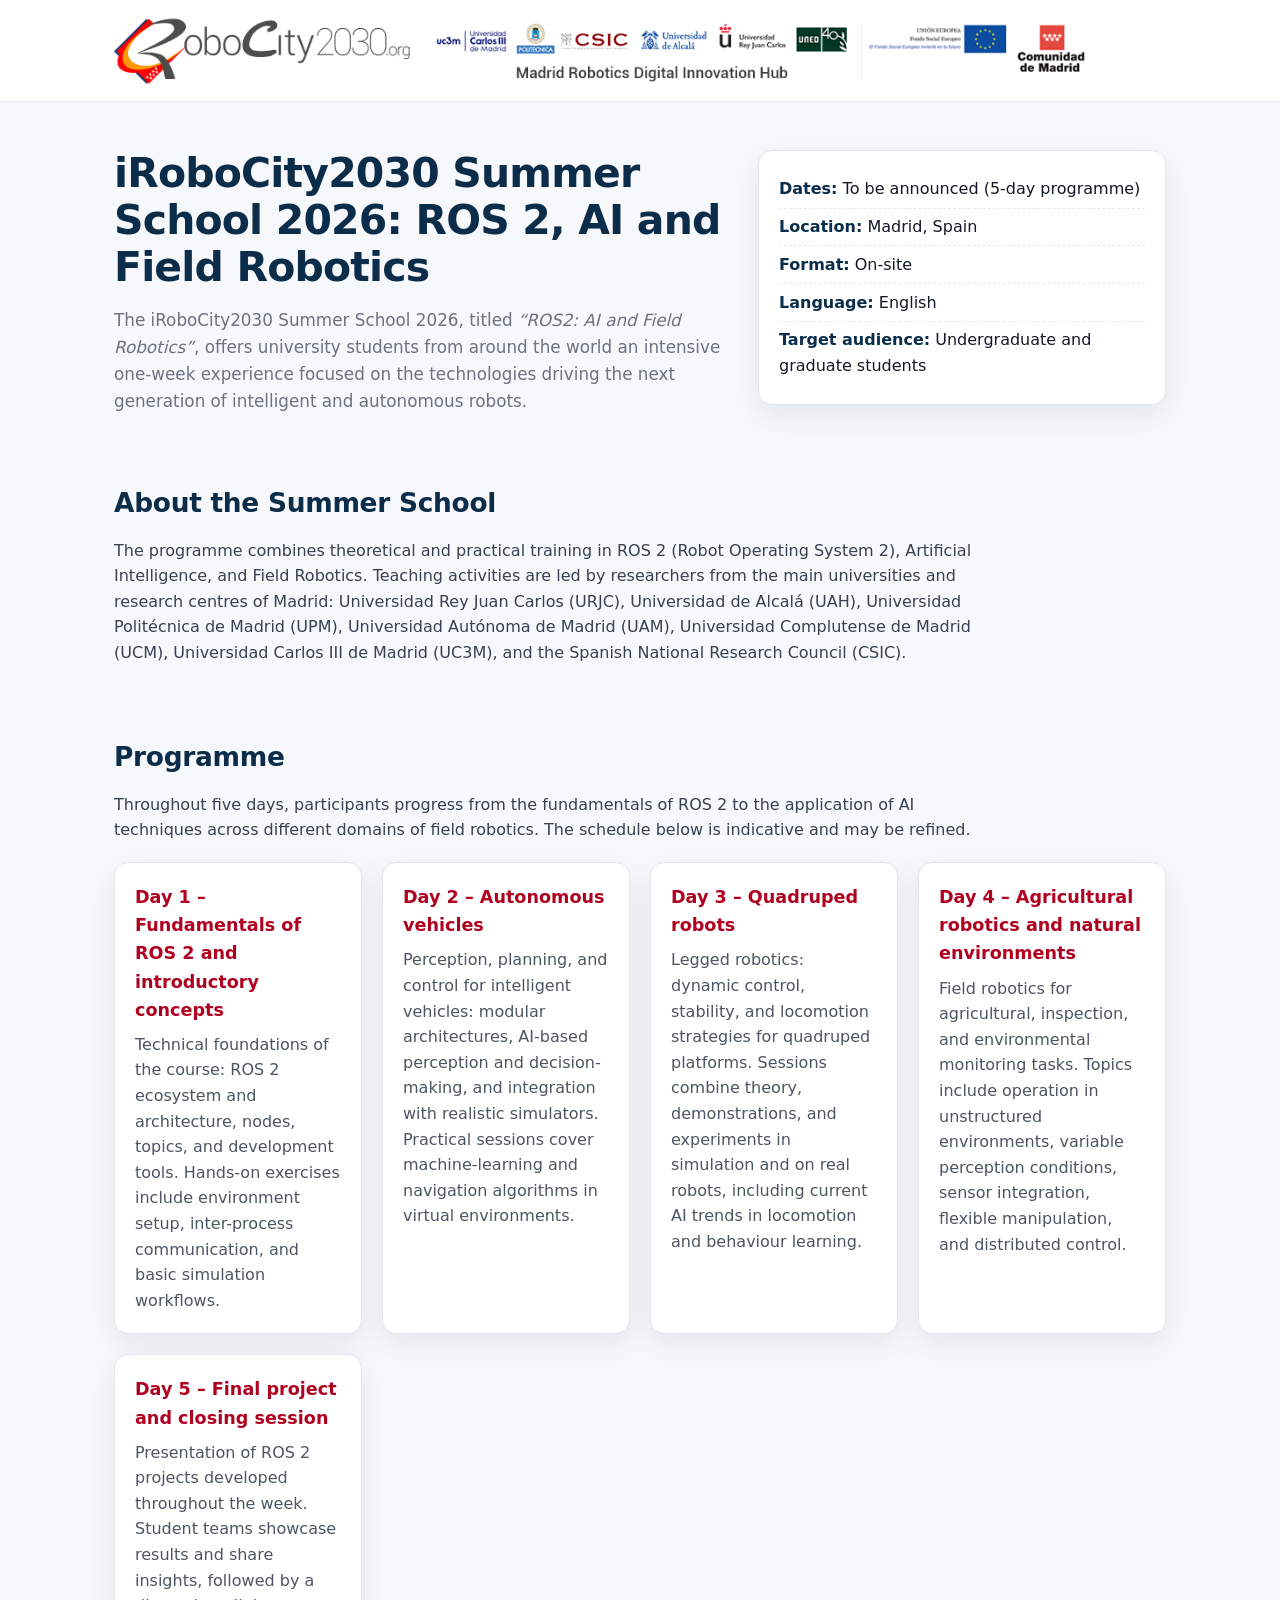
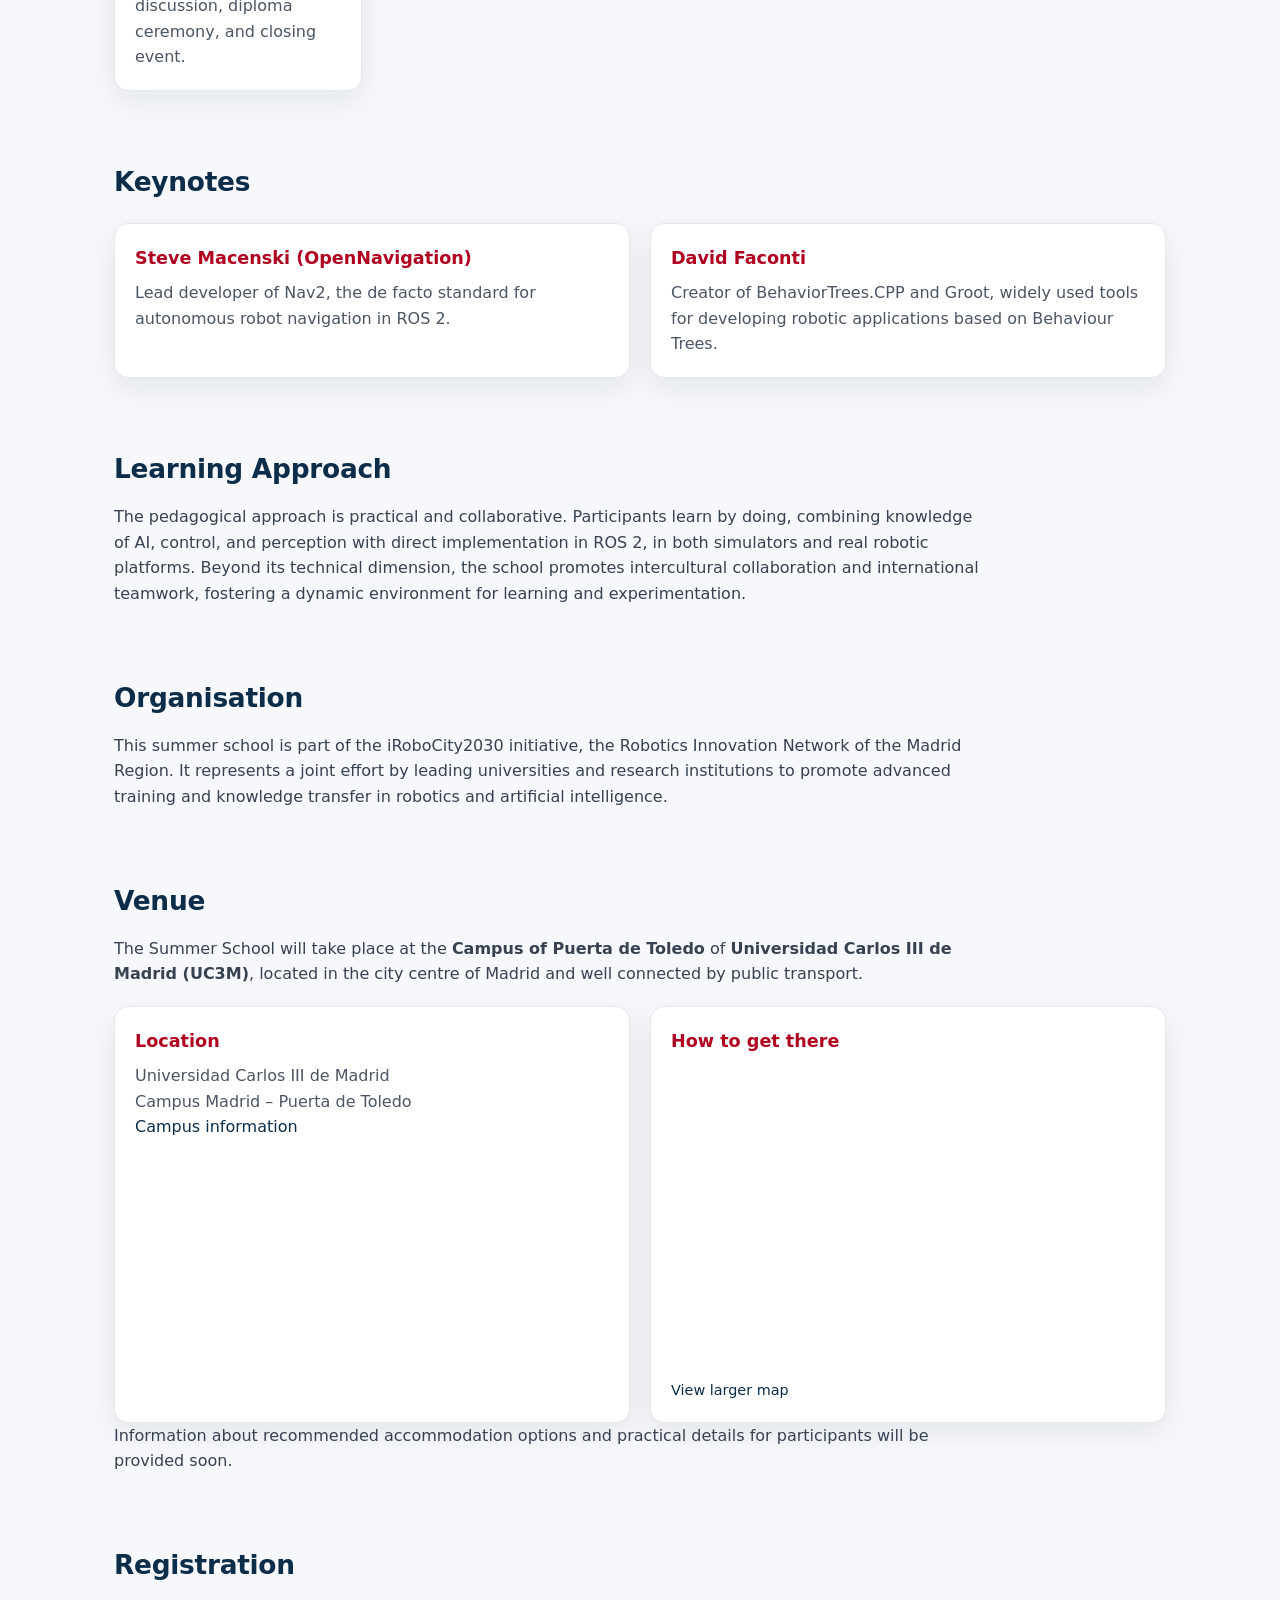
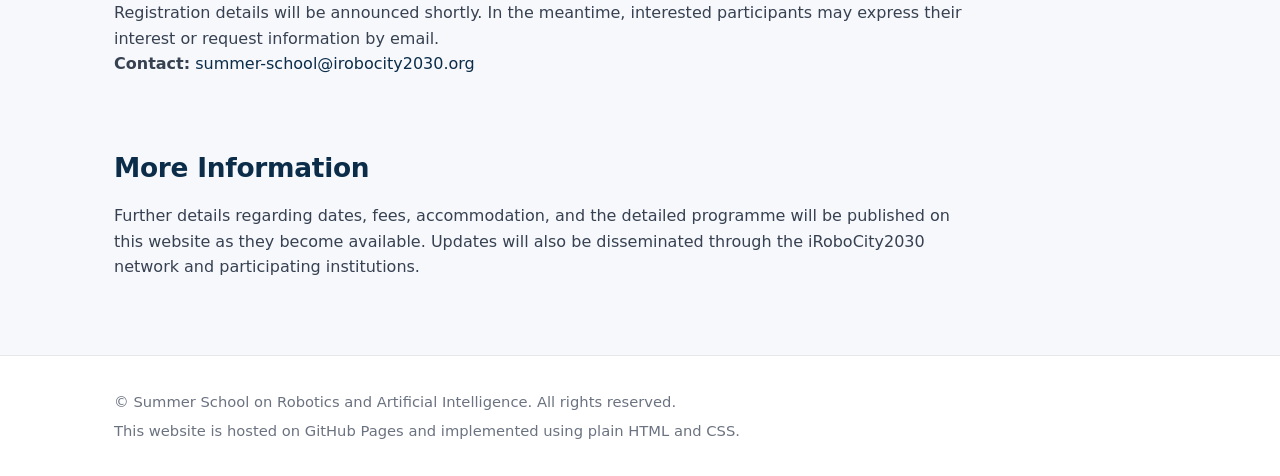
==== index.html @ 9d9afaf8 "Initial version Signed-off-by: Francisco Martín Rico <fmrico@gmail.com>" ====
<!DOCTYPE html>
<html lang="en">
<head>
  <meta charset="utf-8" />
  <meta name="viewport" content="width=device-width, initial-scale=1" />
  <title>Summer School – Robotics & AI</title>
  <meta name="theme-color" content="#0b2d4a" />
    <link rel="stylesheet" href="styles.css" />
</head>
<body>

<header>
  <div class="header-inner">
    <!-- Replace image paths with your actual logo files -->
    <img src="img/robocity2030.png" alt="iRoboCity2030 logo" />
    <img src="img/logos-header-test2_v3.png" alt="Institutional logos" />
  </div>
</header>

<main>
  <div class="hero">
    <div>
      <h1>iRoboCity2030 Summer School 2026: ROS 2, AI and Field Robotics</h1>
      <p>
        The iRoboCity2030 Summer School 2026, titled <em>“ROS2: AI and Field Robotics”</em>, offers university students from around the world an intensive one-week experience focused on the technologies driving the next generation of intelligent and autonomous robots.
      </p>
    </div>
    <div class="hero-card">
      <ul>
        <li><strong>Dates:</strong> To be announced (5-day programme)</li>
        <li><strong>Location:</strong> Madrid, Spain</li>
        <li><strong>Format:</strong> On‑site</li>
        <li><strong>Language:</strong> English</li>
        <li><strong>Target audience:</strong> Undergraduate and graduate students</li>
      </ul>
    </div>
  </div>

    <section>
    <h2>About the Summer School</h2>
    <p>
      The programme combines theoretical and practical training in ROS 2 (Robot Operating System 2), Artificial Intelligence, and Field Robotics.
      Teaching activities are led by researchers from the main universities and research centres of Madrid: Universidad Rey Juan Carlos (URJC),
      Universidad de Alcalá (UAH), Universidad Politécnica de Madrid (UPM), Universidad Autónoma de Madrid (UAM), Universidad Complutense de Madrid (UCM),
      Universidad Carlos III de Madrid (UC3M), and the Spanish National Research Council (CSIC).
    </p>
  </section>

      <section>
    <h2>Programme</h2>
    <p>
      Throughout five days, participants progress from the fundamentals of ROS 2 to the application of AI techniques across different domains of field robotics.
      The schedule below is indicative and may be refined.
    </p>

    <div class="grid" aria-label="Daily programme">
      <div class="card">
        <h3>Day 1 – Fundamentals of ROS 2 and introductory concepts</h3>
        <p>
          Technical foundations of the course: ROS 2 ecosystem and architecture, nodes, topics, and development tools. Hands-on exercises include
          environment setup, inter-process communication, and basic simulation workflows.
        </p>
      </div>

      <div class="card">
        <h3>Day 2 – Autonomous vehicles</h3>
        <p>
          Perception, planning, and control for intelligent vehicles: modular architectures, AI-based perception and decision-making, and integration
          with realistic simulators. Practical sessions cover machine-learning and navigation algorithms in virtual environments.
        </p>
      </div>

      <div class="card">
        <h3>Day 3 – Quadruped robots</h3>
        <p>
          Legged robotics: dynamic control, stability, and locomotion strategies for quadruped platforms. Sessions combine theory, demonstrations,
          and experiments in simulation and on real robots, including current AI trends in locomotion and behaviour learning.
        </p>
      </div>

      <div class="card">
        <h3>Day 4 – Agricultural robotics and natural environments</h3>
        <p>
          Field robotics for agricultural, inspection, and environmental monitoring tasks. Topics include operation in unstructured environments,
          variable perception conditions, sensor integration, flexible manipulation, and distributed control.
        </p>
      </div>

      <div class="card">
        <h3>Day 5 – Final project and closing session</h3>
        <p>
          Presentation of ROS 2 projects developed throughout the week. Student teams showcase results and share insights, followed by a discussion,
          diploma ceremony, and closing event.
        </p>
      </div>
    </div>
  </section>

  <section>
    <h2>Keynotes</h2>
    <div class="grid">
      <div class="card">
        <h3>Steve Macenski (OpenNavigation)</h3>
        <p>
          Lead developer of Nav2, the de facto standard for autonomous robot navigation in ROS 2.
        </p>
      </div>
      <div class="card">
        <h3>David Faconti</h3>
        <p>
          Creator of BehaviorTrees.CPP and Groot, widely used tools for developing robotic applications based on Behaviour Trees.
        </p>
      </div>
    </div>
  </section>

  <section>
    <h2>Learning Approach</h2>
    <p>
      The pedagogical approach is practical and collaborative. Participants learn by doing, combining knowledge of AI, control, and perception with
      direct implementation in ROS 2, in both simulators and real robotic platforms. Beyond its technical dimension, the school promotes intercultural
      collaboration and international teamwork, fostering a dynamic environment for learning and experimentation.
    </p>
  </section>

    <section>
    <h2>Organisation</h2>
    <p>
      This summer school is part of the iRoboCity2030 initiative, the Robotics Innovation Network of the Madrid Region. It represents a joint effort by
      leading universities and research institutions to promote advanced training and knowledge transfer in robotics and artificial intelligence.
    </p>
  </section>

<section>
<h2>Venue</h2>
<p>
The Summer School will take place at the <strong>Campus of Puerta de Toledo</strong> of <strong>Universidad Carlos III de Madrid (UC3M)</strong>, located in the city centre of Madrid and well connected by public transport.
</p>
<div class="grid">
<div class="card">
<h3>Location</h3>
<p>
Universidad Carlos III de Madrid<br />
Campus Madrid – Puerta de Toledo
</p>
<p>
<a href="https://www.uc3m.es/conocenos/campus/campus-madrid-puerta-de-toledo" target="_blank" rel="noopener">Campus information</a>
</p>
</div>
<div class="card">
<h3>How to get there</h3>
<iframe
title="Map to UC3M Puerta de Toledo campus"
src="https://www.openstreetmap.org/export/embed.html?bbox=-3.7145%2C40.4035%2C-3.7045%2C40.4095&layer=mapnik&marker=40.4065%2C-3.7095"
style="width:100%; height:300px; border:0; border-radius:12px;"
loading="lazy"
referrerpolicy="no-referrer-when-downgrade">
</iframe>
<p style="margin-top:0.5rem; font-size:0.9rem;">
<a href="https://www.openstreetmap.org/?mlat=40.4065&mlon=-3.7095#map=16/40.4065/-3.7095" target="_blank" rel="noopener">View larger map</a>
</p>
</div>
</div>
<p>
Information about recommended accommodation options and practical details for participants will be provided soon.
</p>
</section>

  <section>
    <h2>Registration</h2>
    <p>
      Registration details will be announced shortly. In the meantime, interested participants may express their interest or request information by email.
    </p>
    <p>
      <strong>Contact:</strong> <a href="mailto:summer-school@irobocity2030.org">summer-school@irobocity2030.org</a>
    </p>
  </section>

  <section>
    <h2>More Information</h2>
    <p>
      Further details regarding dates, fees, accommodation, and the detailed programme will be published on this website as they become available.
      Updates will also be disseminated through the iRoboCity2030 network and participating institutions.
    </p>
  </section>

</main>

<footer>
  <div class="footer-inner">
    <p>
      © Summer School on Robotics and Artificial Intelligence. All rights
      reserved.
    </p>
    <p>
      This website is hosted on GitHub Pages and implemented using plain HTML
      and CSS.
    </p>
  </div>
</footer>

</body>
</html>
---- styles.css ----
:root {
  --primary: #0b2d4a;   /* navy */
  --secondary: #b00020; /* institutional red accent */
  --bg: #f6f8fb;
  --text: #111827;
  --muted: #6b7280;
  --card: #ffffff;
  --border: #e5e7eb;
  --shadow: 0 10px 30px rgba(17, 24, 39, 0.08);
  --radius: 14px;
  --maxw: 1100px;
}

* { box-sizing: border-box; }

html, body { height: 100%; }

body {
  margin: 0;
  font-family: ui-sans-serif, system-ui, -apple-system, "Segoe UI", Roboto, Helvetica, Arial,
               "Apple Color Emoji", "Segoe UI Emoji";
  color: var(--text);
  background: var(--bg);
  line-height: 1.6;
}

a { color: var(--primary); text-decoration: none; }
a:hover { text-decoration: underline; }

header {
  background: #ffffff;
  border-bottom: 1px solid var(--border);
}

.header-inner {
  max-width: var(--maxw);
  margin: 0 auto;
  padding: 0.9rem 1.5rem;
  display: flex;
  align-items: center;
  gap: 1.25rem;
}

.header-inner img {
  max-height: 72px;
  width: auto;
  display: block;
}

main {
  max-width: var(--maxw);
  margin: 0 auto;
}

.hero {
  padding: 3rem 1.5rem 2rem 1.5rem;
  display: grid;
  grid-template-columns: 1.2fr 0.8fr;
  gap: 2rem;
  align-items: start;
}

.hero h1 {
  font-size: clamp(2.0rem, 3.2vw, 2.6rem);
  line-height: 1.15;
  margin: 0 0 1rem 0;
  color: var(--primary);
  letter-spacing: -0.02em;
}

.hero p {
  margin: 0;
  font-size: 1.05rem;
  color: var(--muted);
  max-width: 60ch;
}

.hero-card {
  background: var(--card);
  border: 1px solid var(--border);
  border-radius: var(--radius);
  padding: 1.25rem 1.25rem;
  box-shadow: var(--shadow);
}

.hero-card ul {
  list-style: none;
  padding: 0;
  margin: 0;
}

.hero-card li {
  padding: 0.35rem 0;
  border-bottom: 1px dashed rgba(229, 231, 235, 0.9);
}

.hero-card li:last-child { border-bottom: none; }

.hero-card strong { color: var(--primary); }

section {
  padding: 2.2rem 1.5rem;
}

section h2 {
  font-size: 1.65rem;
  margin: 0 0 0.85rem 0;
  color: var(--primary);
  letter-spacing: -0.01em;
}

section p {
  margin: 0;
  color: #374151;
  max-width: 85ch;
}

.grid {
  margin-top: 1.2rem;
  display: grid;
  grid-template-columns: repeat(auto-fit, minmax(240px, 1fr));
  gap: 1.25rem;
}

.card {
  background: var(--card);
  border: 1px solid var(--border);
  border-radius: var(--radius);
  padding: 1.25rem;
  box-shadow: var(--shadow);
}

.card h3 {
  margin: 0 0 0.5rem 0;
  color: var(--secondary);
  font-size: 1.1rem;
}

.card p {
  margin: 0;
  color: #4b5563;
}

footer {
  background: #ffffff;
  border-top: 1px solid var(--border);
  margin-top: 2.5rem;
}

.footer-inner {
  max-width: var(--maxw);
  margin: 0 auto;
  padding: 1.75rem 1.5rem;
  font-size: 0.92rem;
  color: var(--muted);
}

.footer-inner p { margin: 0.35rem 0; }

@media (max-width: 900px) {
  .hero { grid-template-columns: 1fr; }
  .header-inner { flex-wrap: wrap; }
  .header-inner img { max-height: 60px; }
}
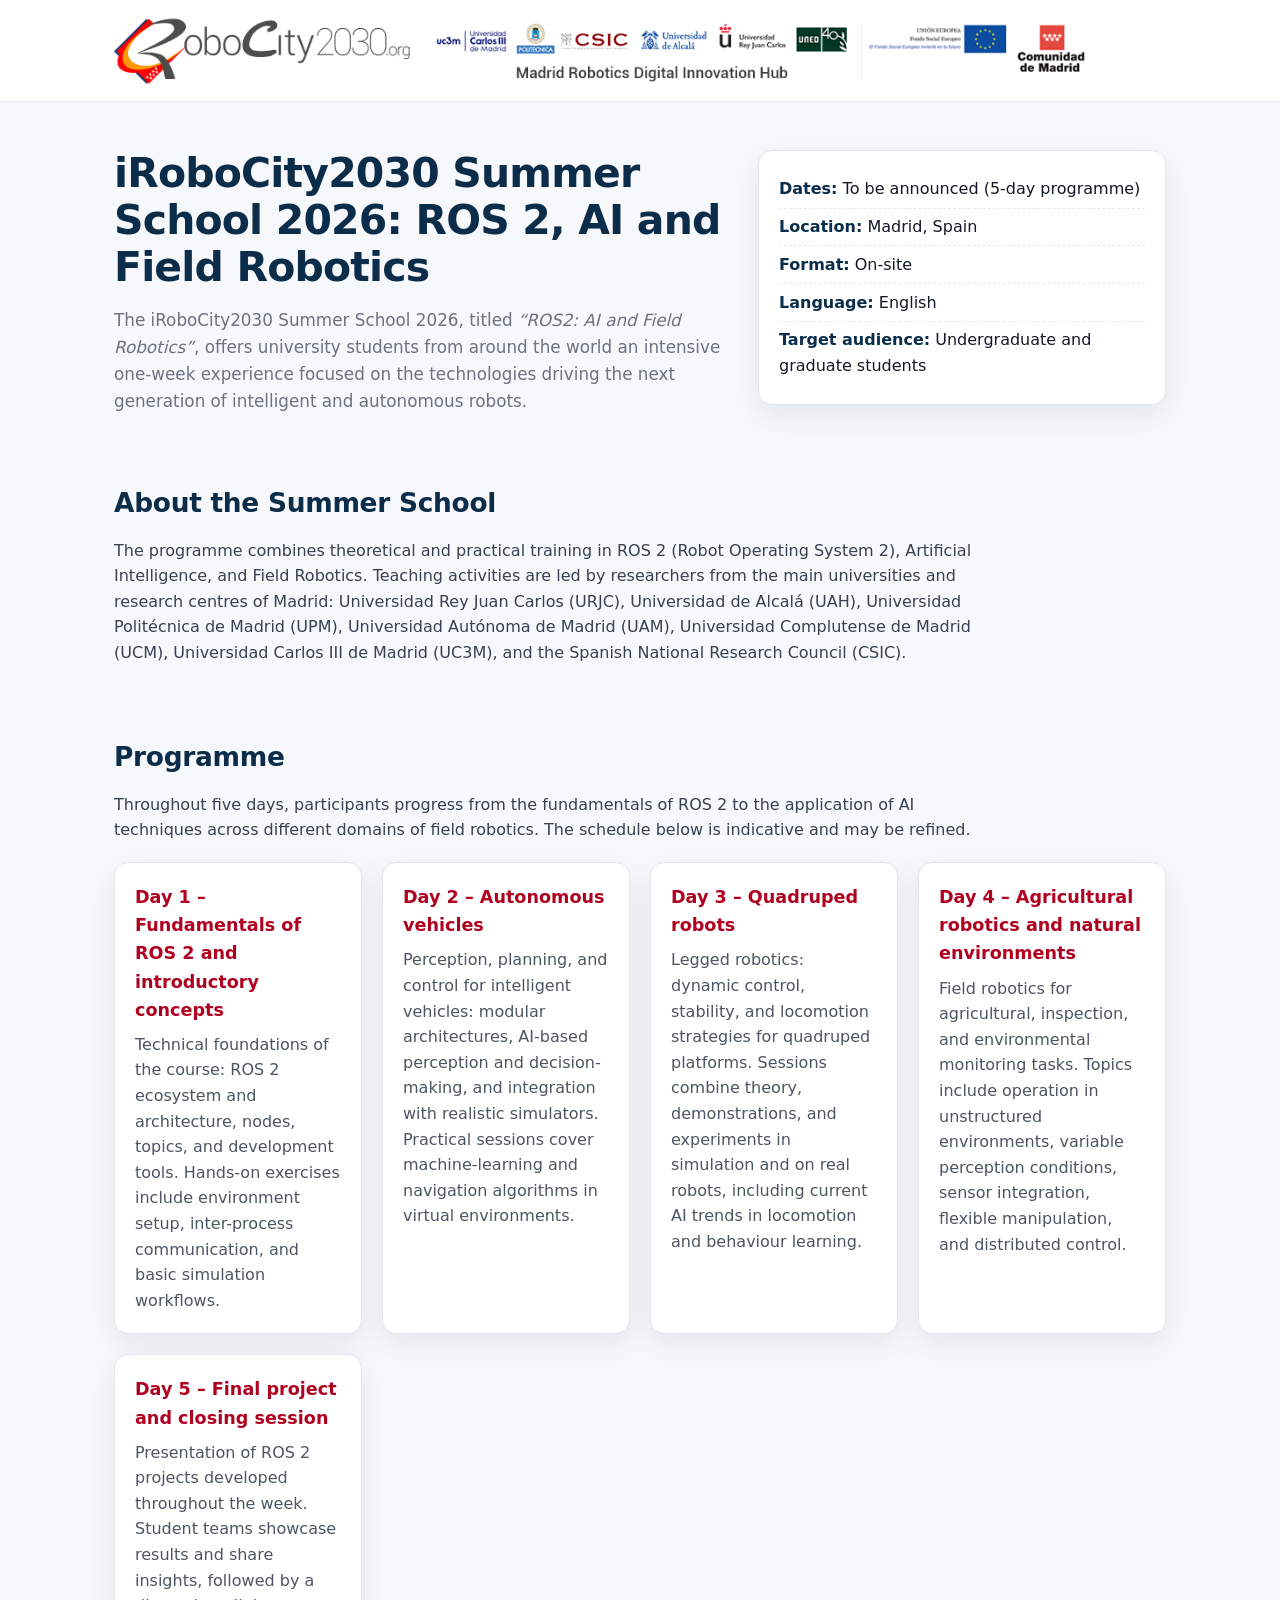
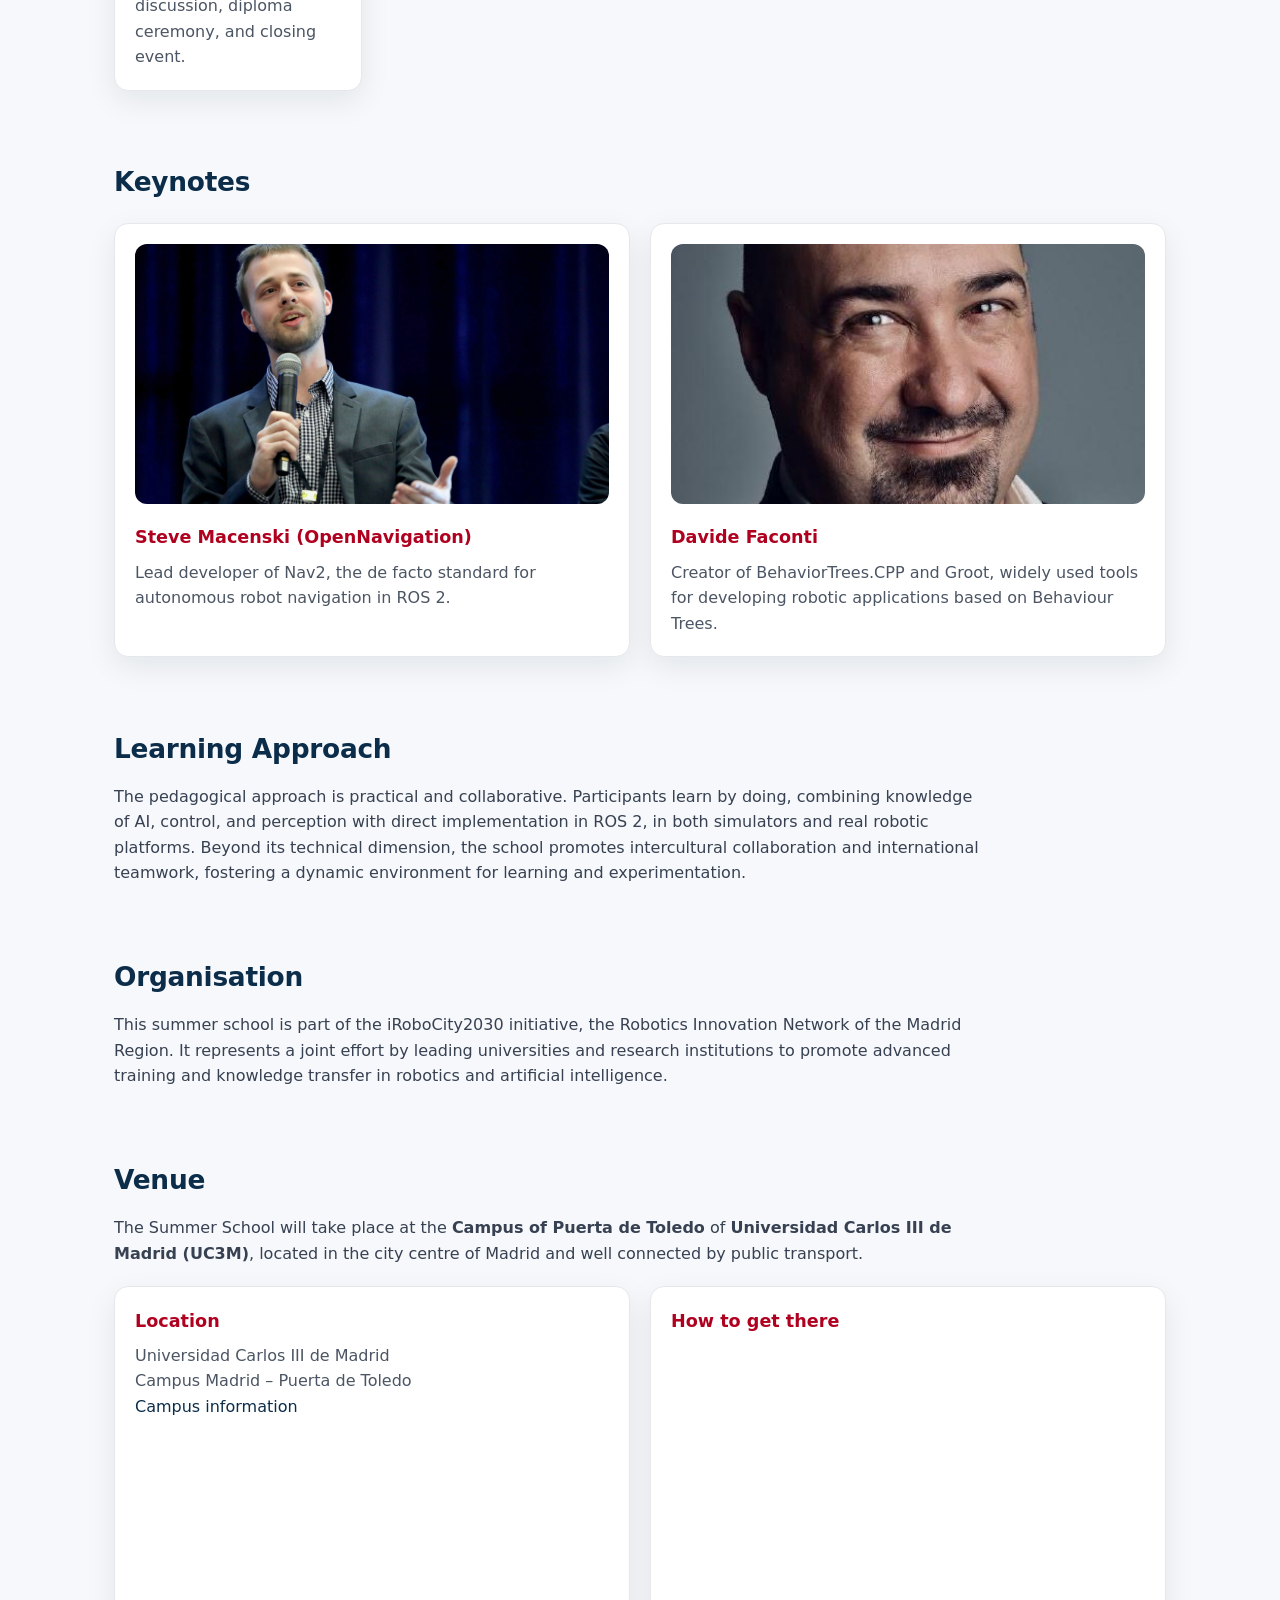
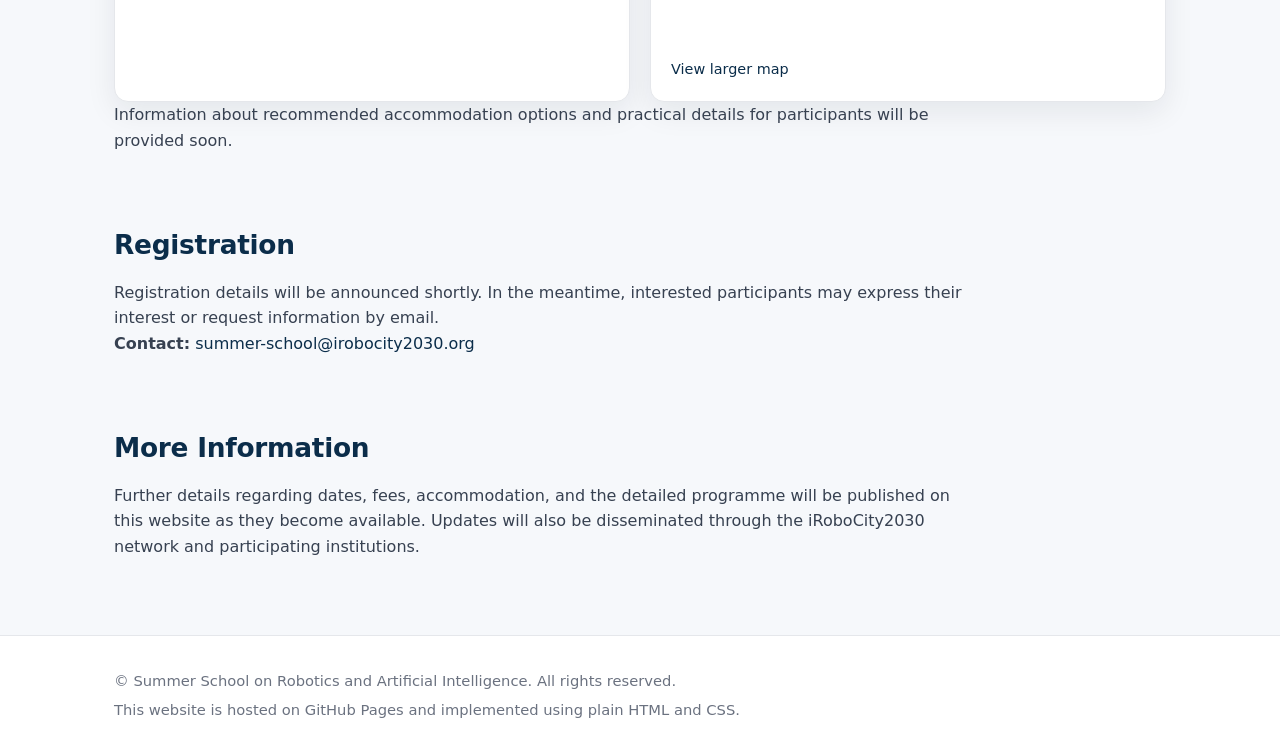
==== commit c7cc8e86: "Keynote speakers Signed-off-by: Francisco Martín Rico <fmrico@gmail.com>" ====
--- a/index.html
+++ b/index.html
@@ -96,23 +96,25 @@
     </div>
   </section>
 
-  <section>
-    <h2>Keynotes</h2>
-    <div class="grid">
-      <div class="card">
-        <h3>Steve Macenski (OpenNavigation)</h3>
-        <p>
-          Lead developer of Nav2, the de facto standard for autonomous robot navigation in ROS 2.
-        </p>
-      </div>
-      <div class="card">
-        <h3>David Faconti</h3>
-        <p>
-          Creator of BehaviorTrees.CPP and Groot, widely used tools for developing robotic applications based on Behaviour Trees.
-        </p>
-      </div>
-    </div>
-  </section>
+<section>
+<h2>Keynotes</h2>
+<div class="grid">
+<div class="card">
+<img src="img/steve_macenski.webp" alt="Steve Macenski" style="width:100%; max-height:260px; object-fit:cover; border-radius:12px; margin-bottom:0.75rem;" />
+<h3>Steve Macenski (OpenNavigation)</h3>
+<p>
+Lead developer of Nav2, the de facto standard for autonomous robot navigation in ROS 2.
+</p>
+</div>
+<div class="card">
+<img src="img/davide_faconti.jpeg" alt="Davide Faconti" style="width:100%; max-height:260px; object-fit:cover; border-radius:12px; margin-bottom:0.75rem;" />
+<h3>Davide Faconti</h3>
+<p>
+Creator of BehaviorTrees.CPP and Groot, widely used tools for developing robotic applications based on Behaviour Trees.
+</p>
+</div>
+</div>
+</section>
 
   <section>
     <h2>Learning Approach</h2>
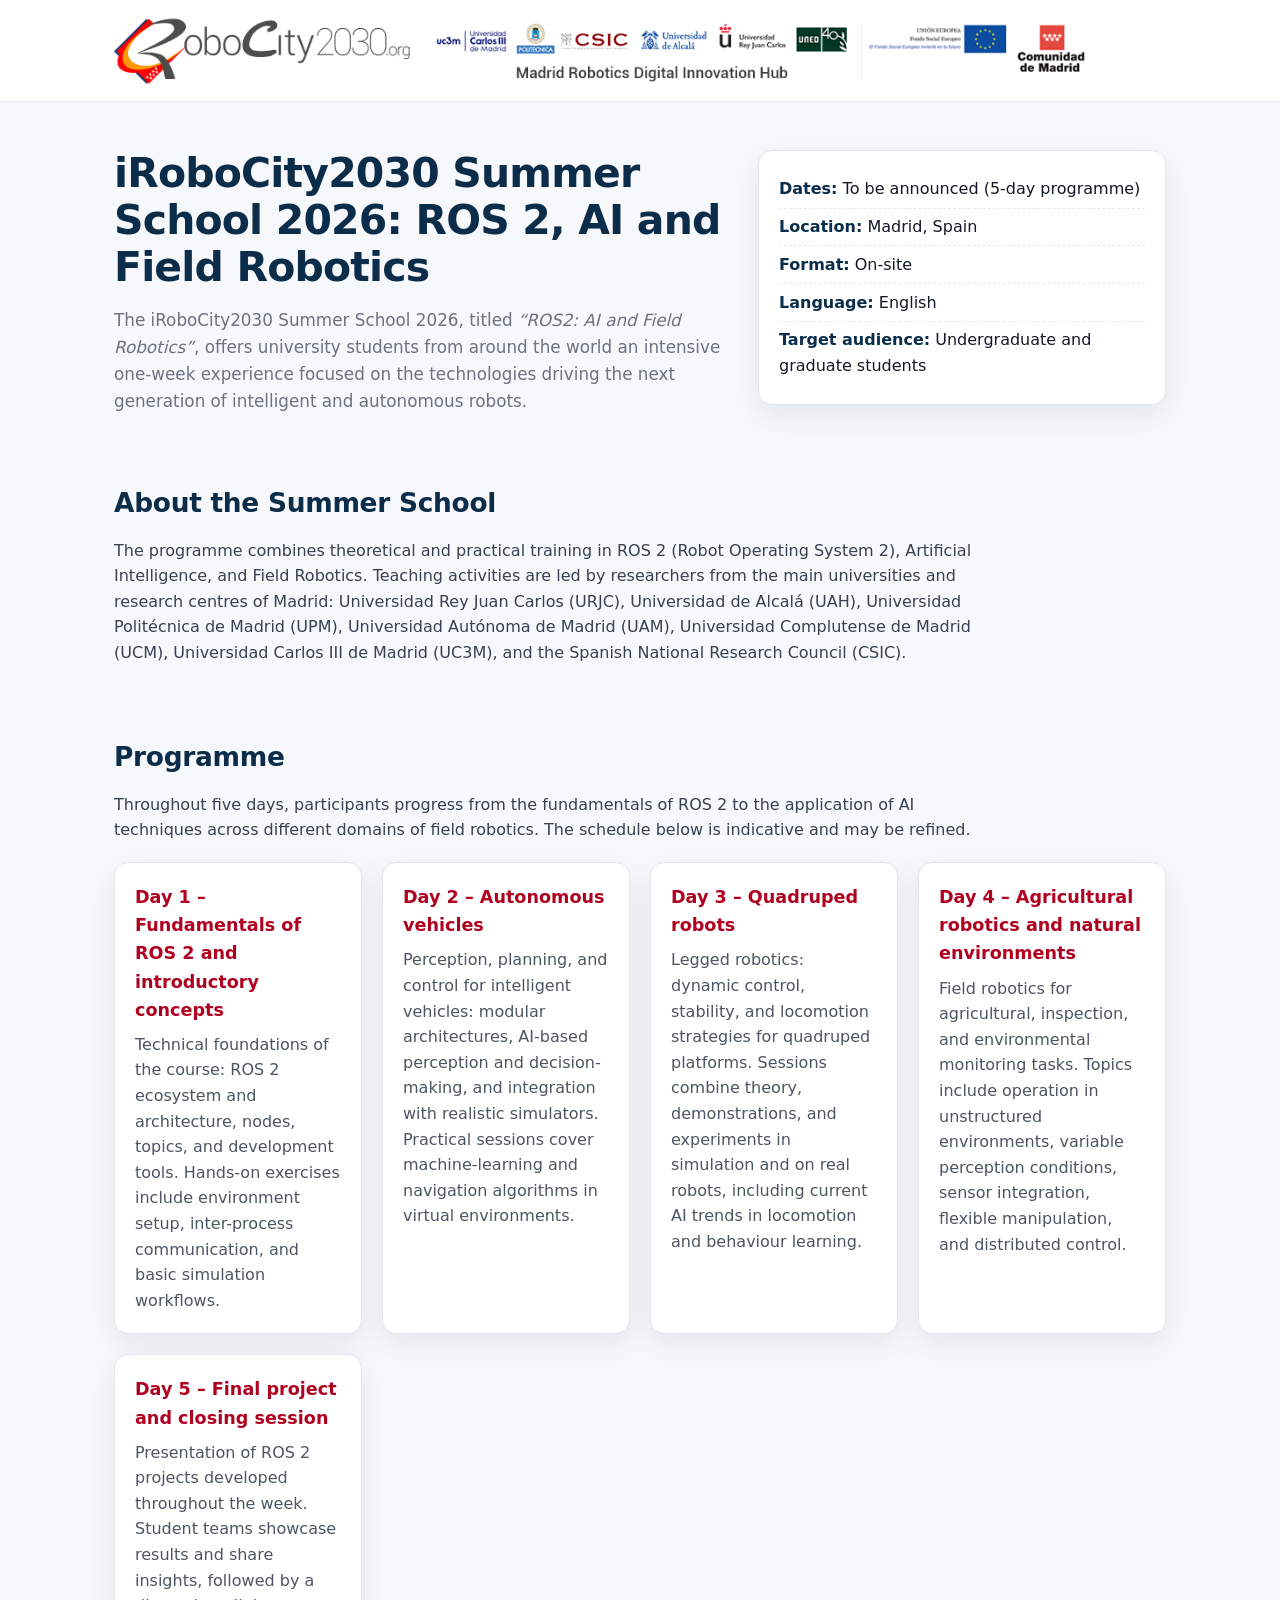
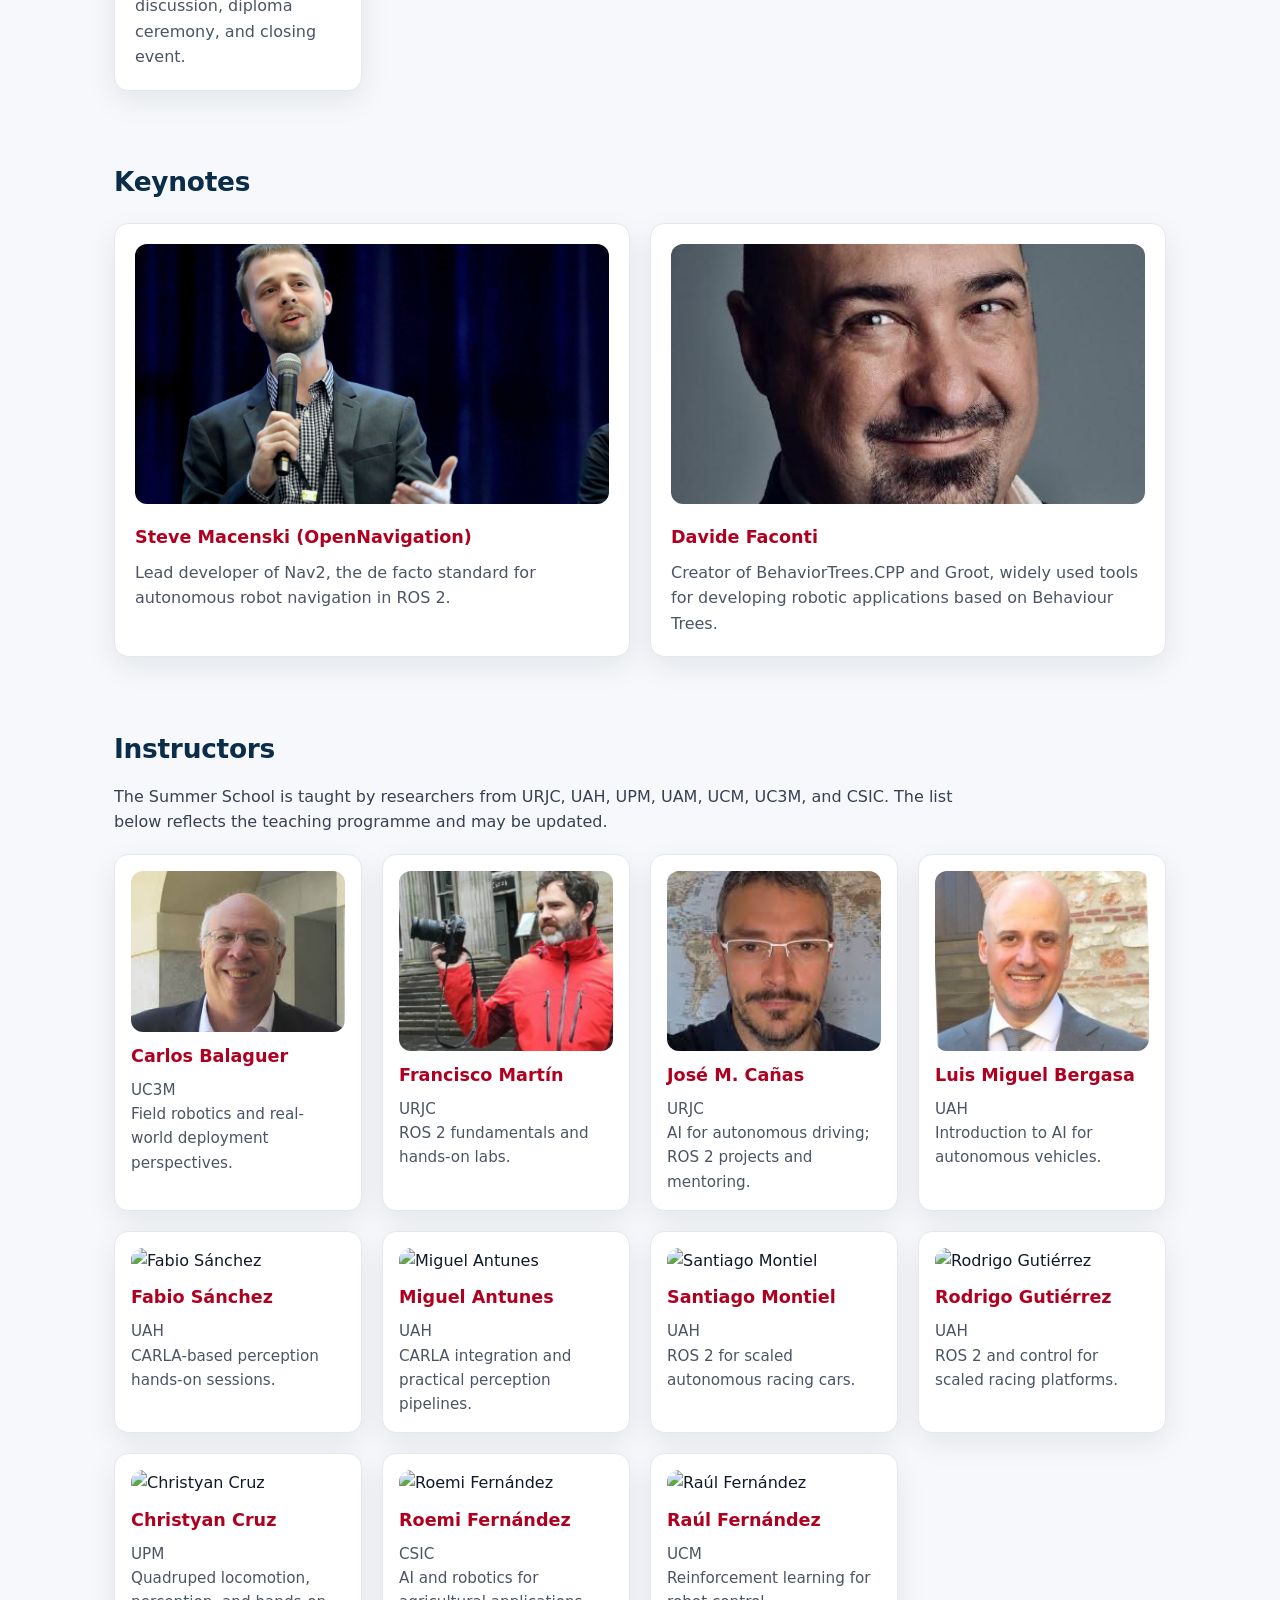
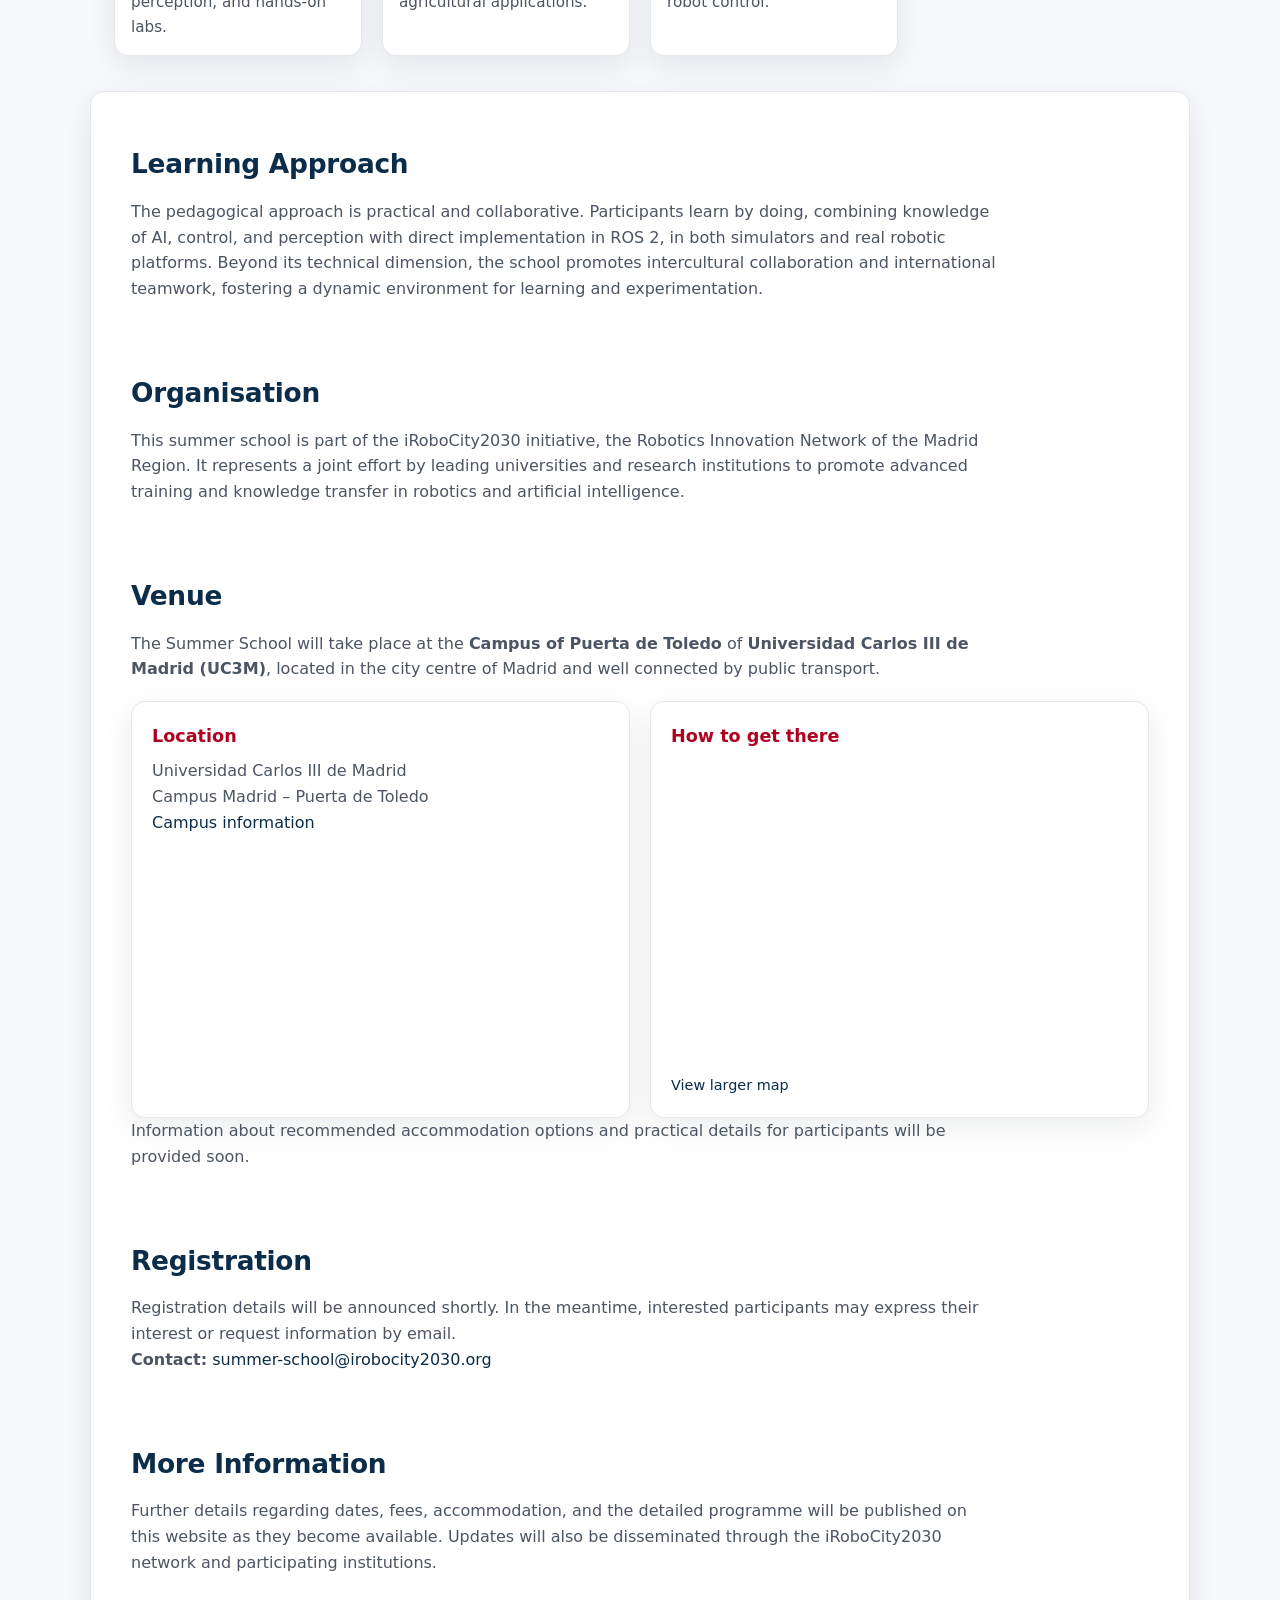
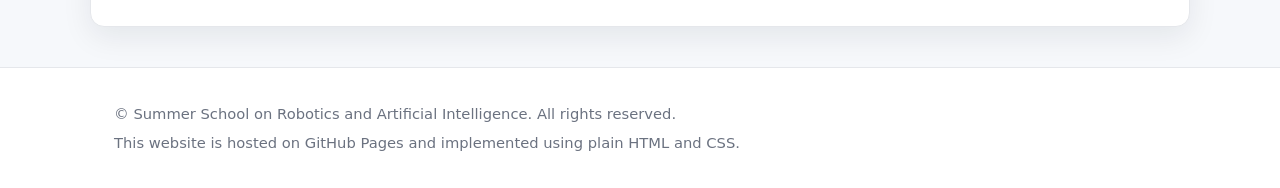
==== commit 20f0c13d: "Instructors Signed-off-by: Francisco Martín Rico <fmrico@gmail.com>" ====
--- a/index.html
+++ b/index.html
@@ -114,6 +114,105 @@
 </p>
 </div>
 </div>
+</section>
+
+<section>
+  <h2>Instructors</h2>
+  <p>
+    The Summer School is taught by researchers from URJC, UAH, UPM, UAM, UCM, UC3M, and CSIC. The list below reflects the teaching programme and may be updated.
+  </p>
+
+  <div class="grid instructors-grid" aria-label="Instructors">
+
+    <!-- Mueve aquí las dos tarjetas que ahora están fuera -->
+    <div class="card instructor-card">
+      <img src="img/carlos_balaguer.jpg" alt="Carlos Balaguer" class="instructor-photo" />
+      <h3 class="instructor-name">Carlos Balaguer</h3>
+      <p class="instructor-affiliation">UC3M</p>
+      <p class="instructor-desc">Field robotics and real-world deployment perspectives.</p>
+    </div>
+
+    <div class="card instructor-card">
+      <img src="img/francisco_martin.jpg" alt="Francisco Martín" class="instructor-photo" />
+      <h3 class="instructor-name">Francisco Martín</h3>
+      <p class="instructor-affiliation">URJC</p>
+      <p class="instructor-desc">ROS 2 fundamentals and hands-on labs.</p>
+    </div>
+
+    <!-- El resto de tarjetas, también dentro -->
+    <div class="card instructor-card">
+      <img src="img/jose_m_canas.jpg" alt="José M. Cañas" class="instructor-photo" />
+      <h3 class="instructor-name">José M. Cañas</h3>
+      <p class="instructor-affiliation">URJC</p>
+      <p class="instructor-desc">AI for autonomous driving; ROS 2 projects and mentoring.</p>
+    </div>
+
+<div class="card instructor-card">
+<img src="img/luis_miguel_bergasa.jpg" alt="Luis Miguel Bergasa" class="instructor-photo" />
+<h3 class="instructor-name">Luis Miguel Bergasa</h3>
+<p class="instructor-affiliation">UAH</p>
+<p class="instructor-desc">Introduction to AI for autonomous vehicles.</p>
+</div>
+
+
+<div class="card instructor-card">
+<img src="img/fabio_sanchez.jpg" alt="Fabio Sánchez" class="instructor-photo" />
+<h3 class="instructor-name">Fabio Sánchez</h3>
+<p class="instructor-affiliation">UAH</p>
+<p class="instructor-desc">CARLA-based perception hands-on sessions.</p>
+</div>
+
+
+<div class="card instructor-card">
+<img src="img/miguel_antunes.jpg" alt="Miguel Antunes" class="instructor-photo" />
+<h3 class="instructor-name">Miguel Antunes</h3>
+<p class="instructor-affiliation">UAH</p>
+<p class="instructor-desc">CARLA integration and practical perception pipelines.</p>
+</div>
+
+
+<div class="card instructor-card">
+<img src="img/santiago_montiel.jpg" alt="Santiago Montiel" class="instructor-photo" />
+<h3 class="instructor-name">Santiago Montiel</h3>
+<p class="instructor-affiliation">UAH</p>
+<p class="instructor-desc">ROS 2 for scaled autonomous racing cars.</p>
+</div>
+
+
+<div class="card instructor-card">
+<img src="img/rodrigo_gutierrez.jpg" alt="Rodrigo Gutiérrez" class="instructor-photo" />
+<h3 class="instructor-name">Rodrigo Gutiérrez</h3>
+<p class="instructor-affiliation">UAH</p>
+<p class="instructor-desc">ROS 2 and control for scaled racing platforms.</p>
+</div>
+
+
+<div class="card instructor-card">
+<img src="img/christyan_cruz.jpg" alt="Christyan Cruz" class="instructor-photo" />
+<h3 class="instructor-name">Christyan Cruz</h3>
+<p class="instructor-affiliation">UPM</p>
+<p class="instructor-desc">Quadruped locomotion, perception, and hands-on labs.</p>
+</div>
+
+
+<div class="card instructor-card">
+<img src="img/roemi_fernandez.jpg" alt="Roemi Fernández" class="instructor-photo" />
+<h3 class="instructor-name">Roemi Fernández</h3>
+<p class="instructor-affiliation">CSIC</p>
+<p class="instructor-desc">AI and robotics for agricultural applications.</p>
+</div>
+
+
+<div class="card instructor-card">
+<img src="img/raul_fernandez.jpg" alt="Raúl Fernández" class="instructor-photo" />
+<h3 class="instructor-name">Raúl Fernández</h3>
+<p class="instructor-affiliation">UCM</p>
+<p class="instructor-desc">Reinforcement learning for robot control.</p>
+</div>
+ </div>
+</section>
+
+<div class="card" style="padding:1rem;">
 </section>
 
   <section>
--- a/styles.css
+++ b/styles.css
@@ -162,3 +162,36 @@
   .header-inner { flex-wrap: wrap; }
   .header-inner img { max-height: 60px; }
 }
+
+.instructors-grid {
+  grid-template-columns: repeat(auto-fit, minmax(210px, 1fr));
+}
+
+.instructor-card {
+  padding: 1rem;
+}
+
+.instructor-photo {
+  width: 100%;
+  max-height: 180px;
+  object-fit: cover;
+  border-radius: 12px;
+  margin-bottom: 0.6rem;
+  display: block;
+}
+
+.instructor-name {
+  margin: 0 0 0.25rem 0;
+  font-size: 1.05rem;
+}
+
+.instructor-affiliation {
+  margin: 0 0 0.4rem 0;
+  color: var(--muted);
+  font-size: 0.95rem;
+}
+
+.instructor-desc {
+  margin: 0;
+  font-size: 0.95rem;
+}
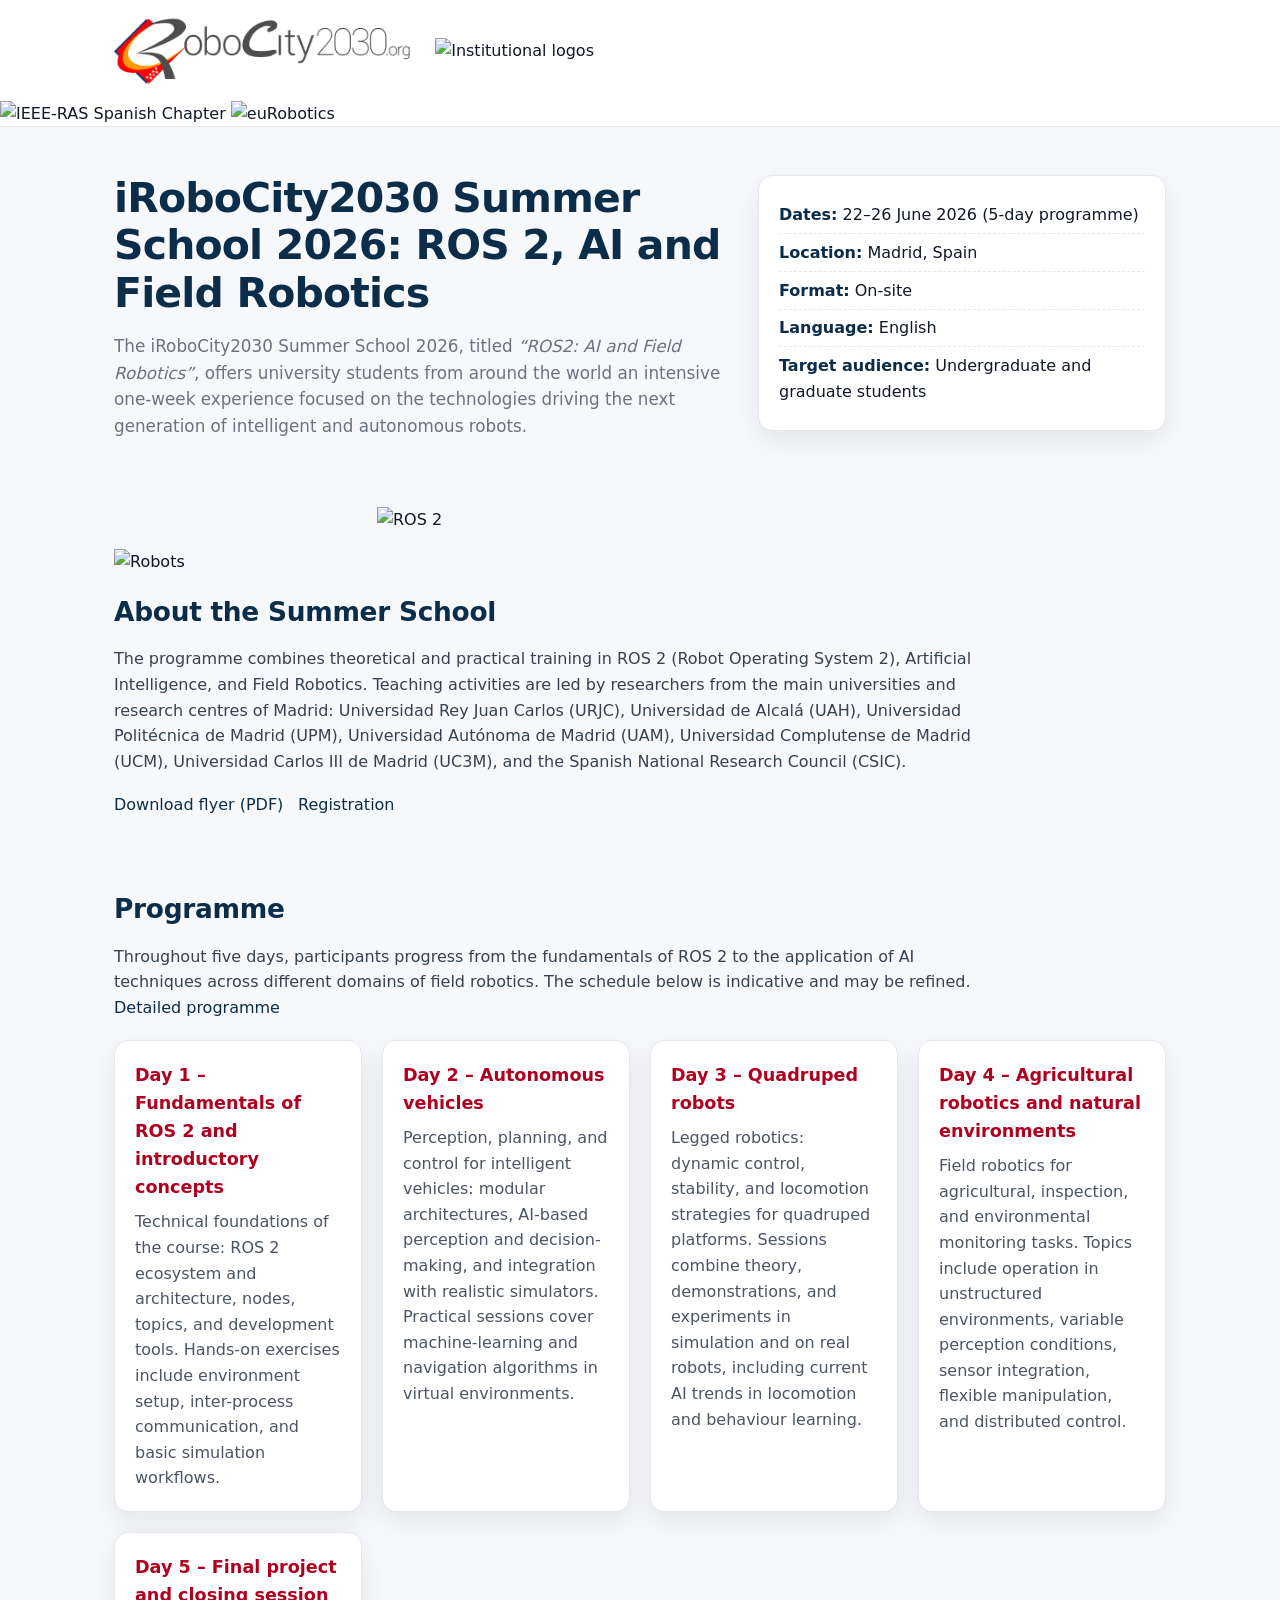
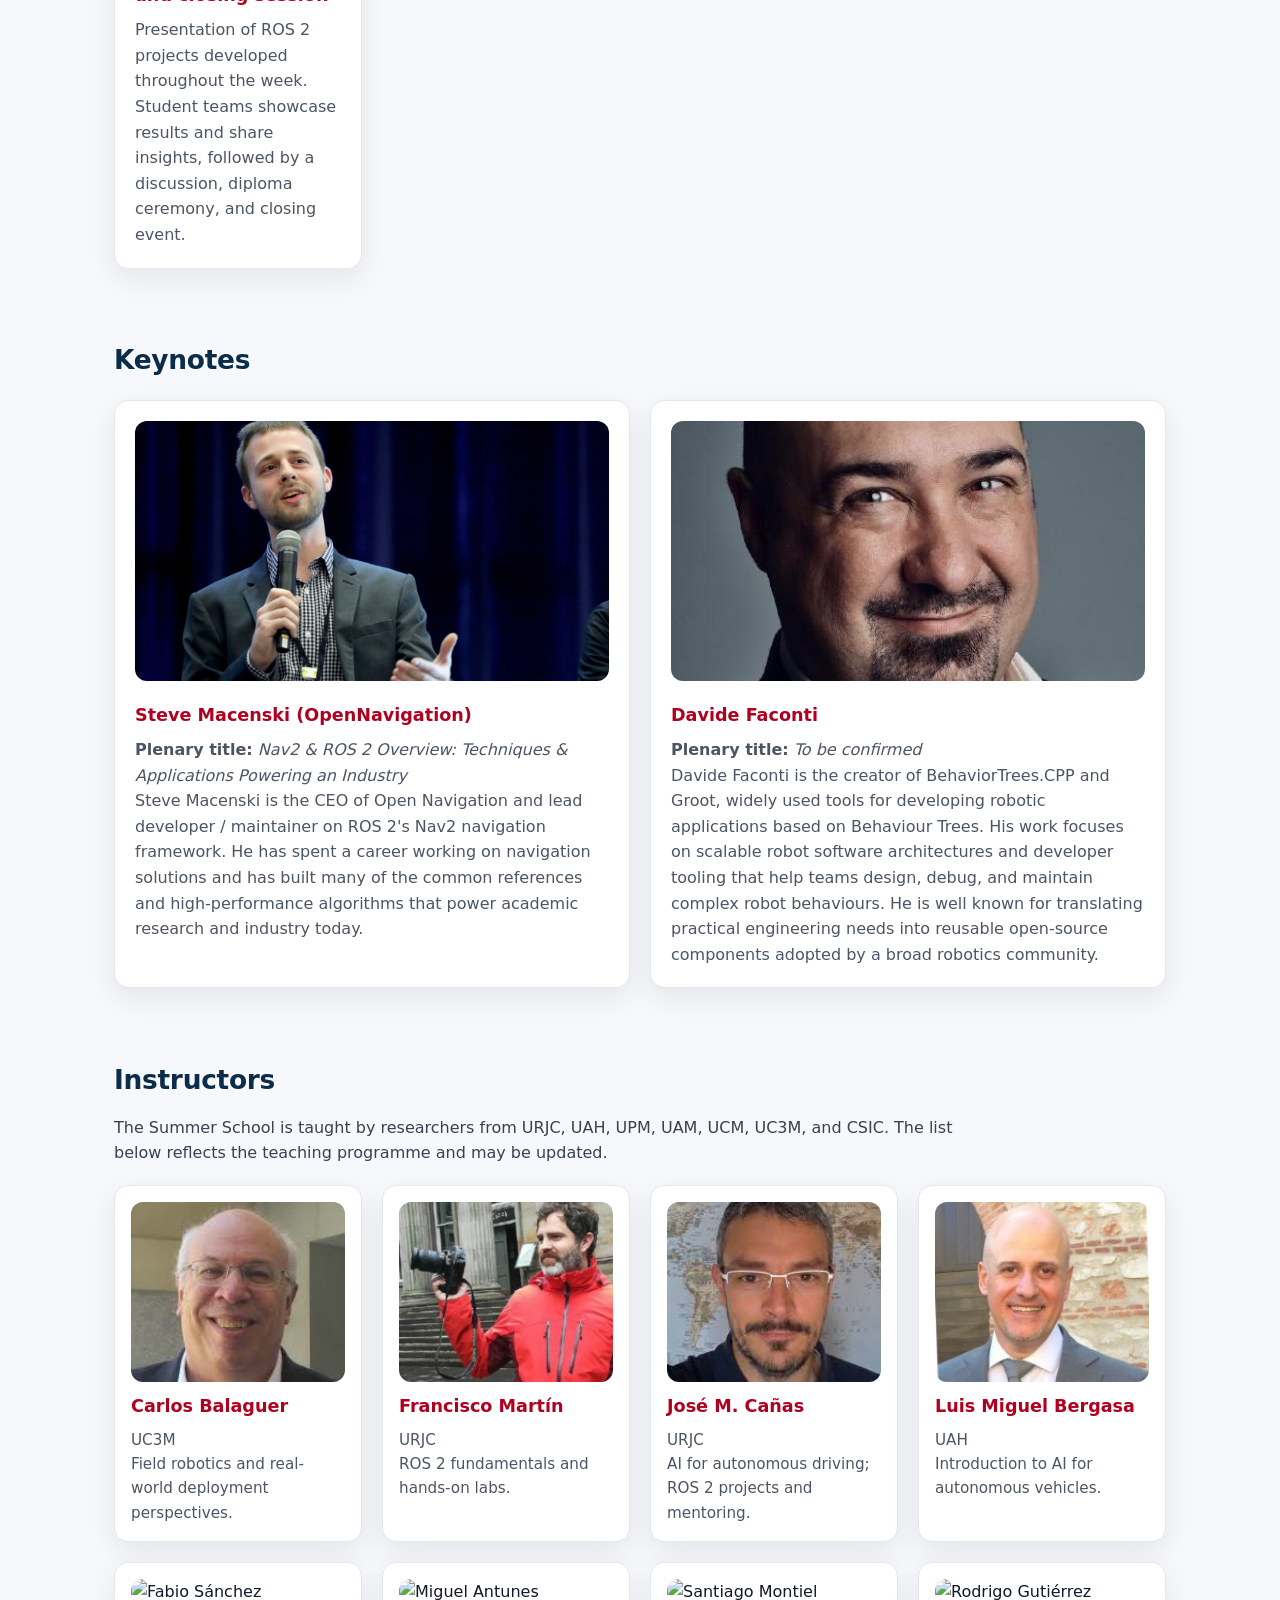
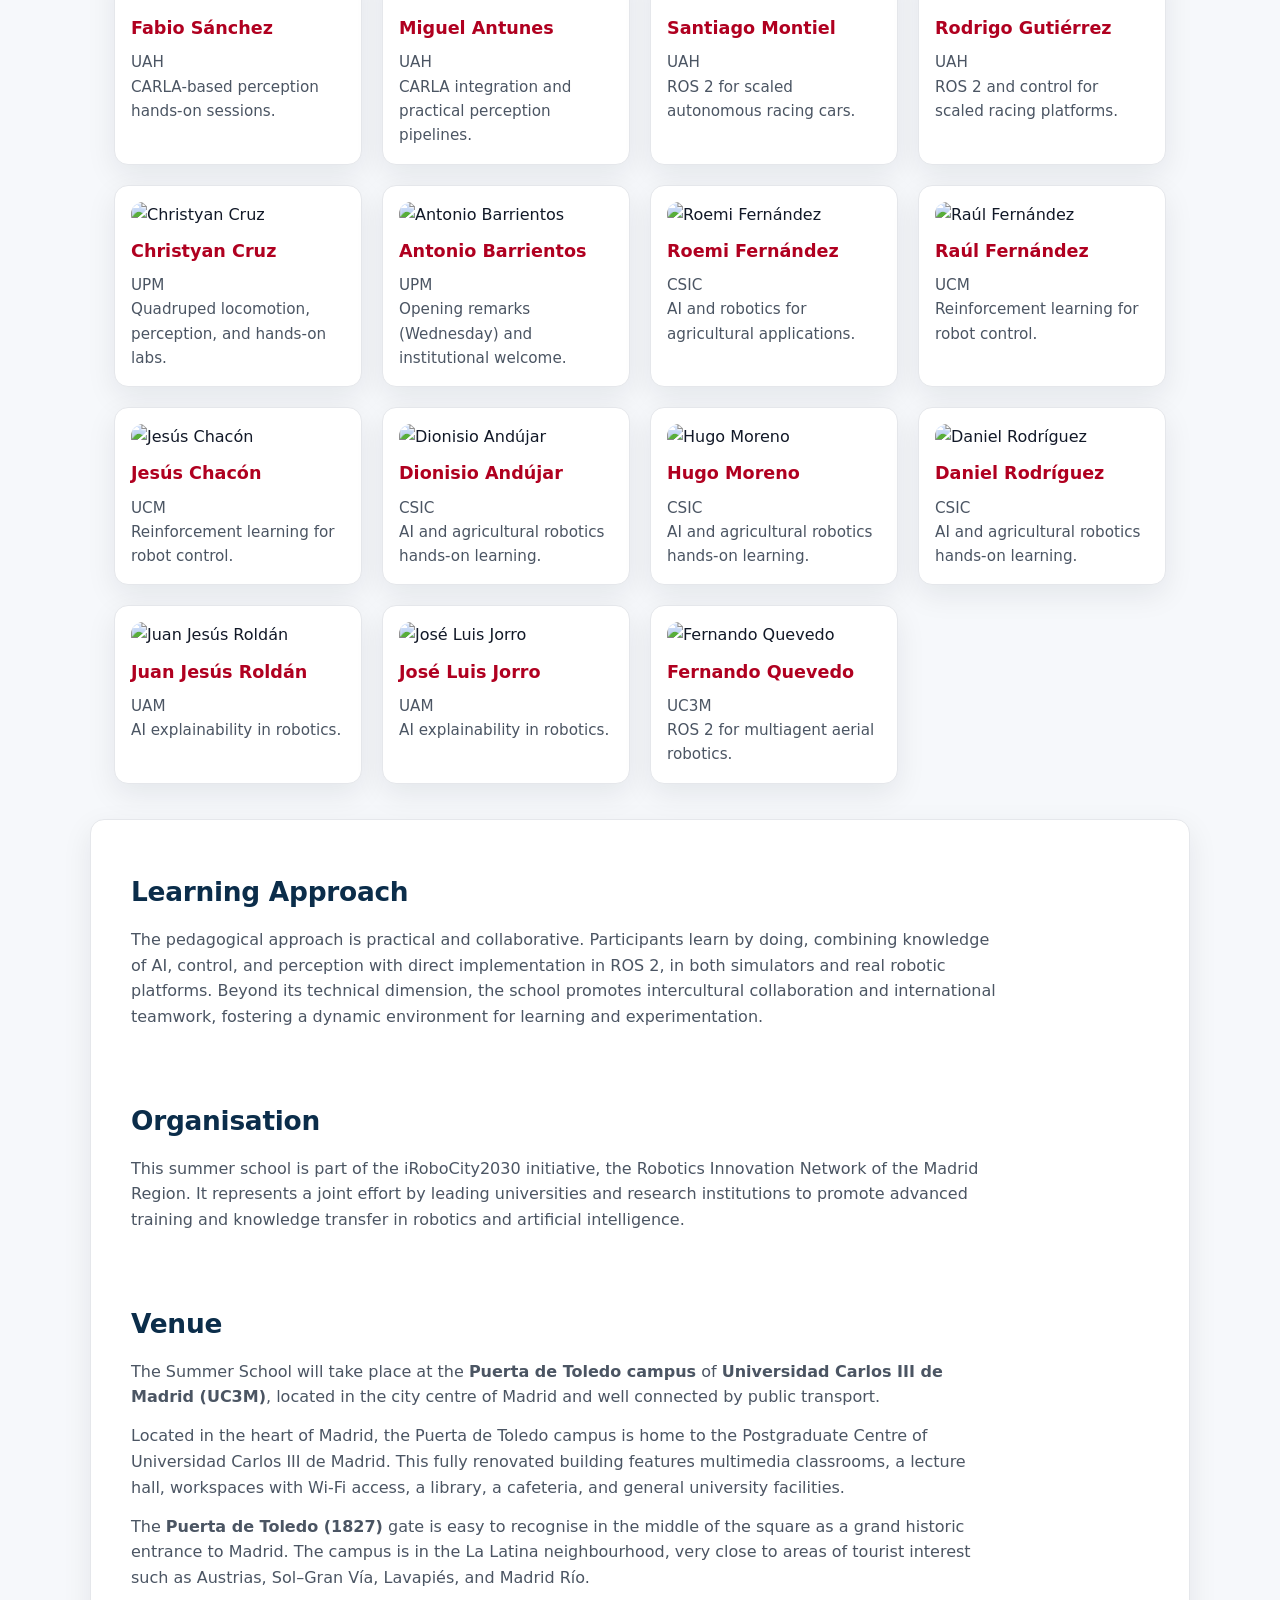
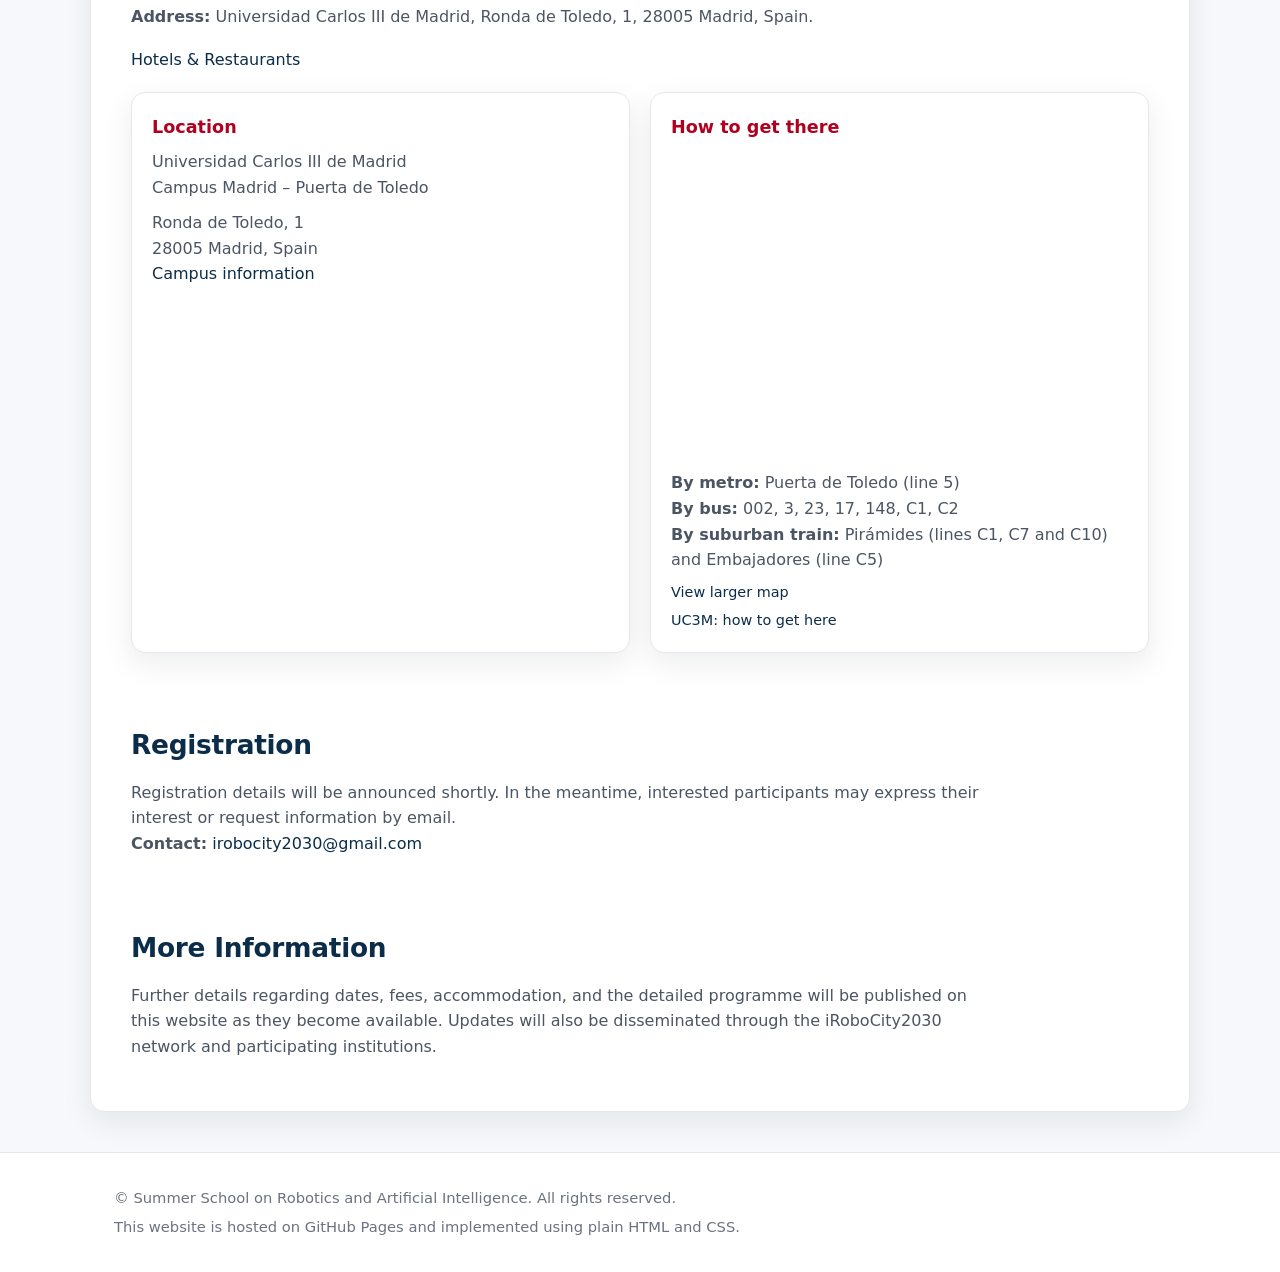
==== commit fd0f62a0: "Merge pull request #2 from RaulFdzbis/main added Jesus Chacon instructor" ====
--- a/index.html
+++ b/index.html
@@ -3,7 +3,53 @@
 <head>
   <meta charset="utf-8" />
   <meta name="viewport" content="width=device-width, initial-scale=1" />
-  <title>Summer School – Robotics & AI</title>
+  <title>iRoboCity2030 Summer School 2026 – ROS 2, AI and Field Robotics</title>
+  <meta name="description" content="iRoboCity2030 Summer School 2026 (22–26 June 2026, Madrid): intensive on-site training on ROS 2, AI and field robotics with hands-on labs." />
+  <meta name="robots" content="index, follow" />
+
+  <!-- SEO / Social sharing -->
+  <link rel="canonical" href="https://www.robocity2030.org/RoboCity_ROS2_Summer_School_2026/index.html" />
+  <meta property="og:type" content="website" />
+  <meta property="og:locale" content="en_US" />
+  <meta property="og:title" content="iRoboCity2030 Summer School 2026 – ROS 2, AI and Field Robotics" />
+  <meta property="og:description" content="22–26 June 2026, Madrid. On-site summer school on ROS 2, AI and field robotics with lectures and hands-on labs." />
+  <meta property="og:url" content="https://www.robocity2030.org/RoboCity_ROS2_Summer_School_2026/index.html" />
+  <meta property="og:image" content="https://www.robocity2030.org/RoboCity_ROS2_Summer_School_2026/img/robocity2030.png" />
+
+  <meta name="twitter:card" content="summary" />
+  <meta name="twitter:title" content="iRoboCity2030 Summer School 2026" />
+  <meta name="twitter:description" content="22–26 June 2026, Madrid. ROS 2, AI and field robotics." />
+  <meta name="twitter:image" content="https://www.robocity2030.org/RoboCity_ROS2_Summer_School_2026/img/robocity2030.png" />
+
+  <script type="application/ld+json">
+  {
+    "@context": "https://schema.org",
+    "@type": "Event",
+    "name": "iRoboCity2030 Summer School 2026: ROS 2, AI and Field Robotics",
+    "startDate": "2026-06-22",
+    "endDate": "2026-06-26",
+    "eventAttendanceMode": "https://schema.org/OfflineEventAttendanceMode",
+    "eventStatus": "https://schema.org/EventScheduled",
+    "location": {
+      "@type": "Place",
+      "name": "Madrid, Spain",
+      "address": {
+        "@type": "PostalAddress",
+        "addressLocality": "Madrid",
+        "addressCountry": "ES"
+      }
+    },
+    "image": [
+      "https://www.robocity2030.org/RoboCity_ROS2_Summer_School_2026/img/robocity2030.png"
+    ],
+    "description": "On-site summer school on ROS 2, AI and field robotics with lectures and hands-on learning.",
+    "organizer": {
+      "@type": "Organization",
+      "name": "iRoboCity2030"
+    },
+    "url": "https://www.robocity2030.org/RoboCity_ROS2_Summer_School_2026/index.html"
+  }
+  </script>
   <meta name="theme-color" content="#0b2d4a" />
     <link rel="stylesheet" href="styles.css" />
 </head>
@@ -13,7 +59,12 @@
   <div class="header-inner">
     <!-- Replace image paths with your actual logo files -->
     <img src="img/robocity2030.png" alt="iRoboCity2030 logo" />
-    <img src="img/logos-header-test2_v3.png" alt="Institutional logos" />
+    <img src="img/logos_header.png" alt="Institutional logos" />
+  </div>
+
+  <div class="header-partners" aria-label="Partner logos">
+    <img src="img/logo-web-spanish-chapter.png" alt="IEEE-RAS Spanish Chapter" />
+    <img src="img/euRobotics_logo.png" alt="euRobotics" />
   </div>
 </header>
 
@@ -27,7 +78,7 @@
     </div>
     <div class="hero-card">
       <ul>
-        <li><strong>Dates:</strong> To be announced (5-day programme)</li>
+        <li><strong>Dates:</strong> 22–26 June 2026 (5-day programme)</li>
         <li><strong>Location:</strong> Madrid, Spain</li>
         <li><strong>Format:</strong> On‑site</li>
         <li><strong>Language:</strong> English</li>
@@ -37,6 +88,8 @@
   </div>
 
     <section>
+    <img src="img/ros2.png" alt="ROS 2" style="width:50%; height:auto; display:block; margin: 0 auto 1rem auto;" />
+    <img src="img/robots.png" alt="Robots" style="width:100%; height:auto; display:block; margin: 0 0 1rem 0;" />
     <h2>About the Summer School</h2>
     <p>
       The programme combines theoretical and practical training in ROS 2 (Robot Operating System 2), Artificial Intelligence, and Field Robotics.
@@ -44,6 +97,10 @@
       Universidad de Alcalá (UAH), Universidad Politécnica de Madrid (UPM), Universidad Autónoma de Madrid (UAM), Universidad Complutense de Madrid (UCM),
       Universidad Carlos III de Madrid (UC3M), and the Spanish National Research Council (CSIC).
     </p>
+    <p style="margin-top:1.1rem;">
+      <a class="button" href="archives/iRoboCity-SummerSchool-Flyer.pdf" download style="margin-right:0.6rem;">Download flyer (PDF)</a>
+      <a class="button" href="registration.html">Registration</a>
+    </p>
   </section>
 
       <section>
@@ -52,6 +109,10 @@
       Throughout five days, participants progress from the fundamentals of ROS 2 to the application of AI techniques across different domains of field robotics.
       The schedule below is indicative and may be refined.
     </p>
+
+        <p>
+          <a class="button" href="detailed_program.html">Detailed programme</a>
+        </p>
 
     <div class="grid" aria-label="Daily programme">
       <div class="card">
@@ -103,14 +164,18 @@
 <img src="img/steve_macenski.webp" alt="Steve Macenski" style="width:100%; max-height:260px; object-fit:cover; border-radius:12px; margin-bottom:0.75rem;" />
 <h3>Steve Macenski (OpenNavigation)</h3>
 <p>
-Lead developer of Nav2, the de facto standard for autonomous robot navigation in ROS 2.
+<strong>Plenary title:</strong> <em>Nav2 &amp; ROS 2 Overview: Techniques &amp; Applications Powering an Industry</em><br />
+Steve Macenski is the CEO of Open Navigation and lead developer / maintainer on ROS 2's Nav2 navigation framework. He has spent a career working on navigation solutions and has built many of the common references and high-performance algorithms that power academic research and industry today.
 </p>
 </div>
 <div class="card">
 <img src="img/davide_faconti.jpeg" alt="Davide Faconti" style="width:100%; max-height:260px; object-fit:cover; border-radius:12px; margin-bottom:0.75rem;" />
 <h3>Davide Faconti</h3>
 <p>
-Creator of BehaviorTrees.CPP and Groot, widely used tools for developing robotic applications based on Behaviour Trees.
+<strong>Plenary title:</strong> <em>To be confirmed</em><br />
+Davide Faconti is the creator of BehaviorTrees.CPP and Groot, widely used tools for developing robotic applications based on Behaviour Trees.
+His work focuses on scalable robot software architectures and developer tooling that help teams design, debug, and maintain complex robot behaviours.
+He is well known for translating practical engineering needs into reusable open-source components adopted by a broad robotics community.
 </p>
 </div>
 </div>
@@ -172,7 +237,7 @@
 
 
 <div class="card instructor-card">
-<img src="img/santiago_montiel.jpg" alt="Santiago Montiel" class="instructor-photo" />
+<img src="img/santiago_montiel.webp" alt="Santiago Montiel" class="instructor-photo" />
 <h3 class="instructor-name">Santiago Montiel</h3>
 <p class="instructor-affiliation">UAH</p>
 <p class="instructor-desc">ROS 2 for scaled autonomous racing cars.</p>
@@ -196,6 +261,14 @@
 
 
 <div class="card instructor-card">
+<img src="img/antonio_barrientos.jpg" alt="Antonio Barrientos" class="instructor-photo" />
+<h3 class="instructor-name">Antonio Barrientos</h3>
+<p class="instructor-affiliation">UPM</p>
+<p class="instructor-desc">Opening remarks (Wednesday) and institutional welcome.</p>
+</div>
+
+
+<div class="card instructor-card">
 <img src="img/roemi_fernandez.jpg" alt="Roemi Fernández" class="instructor-photo" />
 <h3 class="instructor-name">Roemi Fernández</h3>
 <p class="instructor-affiliation">CSIC</p>
@@ -204,11 +277,66 @@
 
 
 <div class="card instructor-card">
-<img src="img/raul_fernandez.jpg" alt="Raúl Fernández" class="instructor-photo" />
+<img src="img/raul_fernandez.png" alt="Raúl Fernández" class="instructor-photo" />
 <h3 class="instructor-name">Raúl Fernández</h3>
 <p class="instructor-affiliation">UCM</p>
 <p class="instructor-desc">Reinforcement learning for robot control.</p>
 </div>
+
+<div class="card instructor-card">
+<img src="img/jesus_chacon.jpg" alt="Jesús Chacón" class="instructor-photo" />
+<h3 class="instructor-name">Jesús Chacón</h3>
+<p class="instructor-affiliation">UCM</p>
+<p class="instructor-desc">Reinforcement learning for robot control.</p>
+</div>
+
+
+<div class="card instructor-card">
+<img src="img/dionisio_andujar.png" alt="Dionisio Andújar" class="instructor-photo" />
+<h3 class="instructor-name">Dionisio Andújar</h3>
+<p class="instructor-affiliation">CSIC</p>
+<p class="instructor-desc">AI and agricultural robotics hands-on learning.</p>
+</div>
+
+
+<div class="card instructor-card">
+<img src="img/hugo_moreno.jpg" alt="Hugo Moreno" class="instructor-photo" />
+<h3 class="instructor-name">Hugo Moreno</h3>
+<p class="instructor-affiliation">CSIC</p>
+<p class="instructor-desc">AI and agricultural robotics hands-on learning.</p>
+</div>
+
+
+<div class="card instructor-card">
+<img src="img/daniel_rodriguez.png" alt="Daniel Rodríguez" class="instructor-photo" />
+<h3 class="instructor-name">Daniel Rodríguez</h3>
+<p class="instructor-affiliation">CSIC</p>
+<p class="instructor-desc">AI and agricultural robotics hands-on learning.</p>
+</div>
+
+
+<div class="card instructor-card">
+<img src="img/juan_jesus_roldan.jpg" alt="Juan Jesús Roldán" class="instructor-photo" />
+<h3 class="instructor-name">Juan Jesús Roldán</h3>
+<p class="instructor-affiliation">UAM</p>
+<p class="instructor-desc">AI explainability in robotics.</p>
+</div>
+
+
+<div class="card instructor-card">
+<img src="img/jose_luis_jorro.jpg" alt="José Luis Jorro" class="instructor-photo" />
+<h3 class="instructor-name">José Luis Jorro</h3>
+<p class="instructor-affiliation">UAM</p>
+<p class="instructor-desc">AI explainability in robotics.</p>
+</div>
+
+
+<div class="card instructor-card">
+<img src="img/fernando_quevedo.jpg" alt="Fernando Quevedo" class="instructor-photo" />
+<h3 class="instructor-name">Fernando Quevedo</h3>
+<p class="instructor-affiliation">UC3M</p>
+<p class="instructor-desc">ROS 2 for multiagent aerial robotics.</p>
+</div>
  </div>
 </section>
 
@@ -235,7 +363,24 @@
 <section>
 <h2>Venue</h2>
 <p>
-The Summer School will take place at the <strong>Campus of Puerta de Toledo</strong> of <strong>Universidad Carlos III de Madrid (UC3M)</strong>, located in the city centre of Madrid and well connected by public transport.
+The Summer School will take place at the <strong>Puerta de Toledo campus</strong> of <strong>Universidad Carlos III de Madrid (UC3M)</strong>, located in the city centre of Madrid and well connected by public transport.
+</p>
+
+<p style="margin-top:0.85rem;">
+Located in the heart of Madrid, the Puerta de Toledo campus is home to the Postgraduate Centre of Universidad Carlos III de Madrid.
+This fully renovated building features multimedia classrooms, a lecture hall, workspaces with Wi‑Fi access, a library, a cafeteria, and general university facilities.
+</p>
+
+<p style="margin-top:0.85rem;">
+The <strong>Puerta de Toledo (1827)</strong> gate is easy to recognise in the middle of the square as a grand historic entrance to Madrid.
+The campus is in the La Latina neighbourhood, very close to areas of tourist interest such as Austrias, Sol–Gran Vía, Lavapiés, and Madrid Río.
+</p>
+
+<p style="margin-top:0.85rem;">
+<strong>Address:</strong> Universidad Carlos III de Madrid, Ronda de Toledo, 1, 28005 Madrid, Spain.
+</p>
+<p style="margin-top:1.1rem;">
+  <a class="button" href="hotels_restaurants.html">Hotels &amp; Restaurants</a>
 </p>
 <div class="grid">
 <div class="card">
@@ -243,6 +388,10 @@
 <p>
 Universidad Carlos III de Madrid<br />
 Campus Madrid – Puerta de Toledo
+</p>
+<p style="margin-top:0.6rem;">
+Ronda de Toledo, 1<br />
+28005 Madrid, Spain
 </p>
 <p>
 <a href="https://www.uc3m.es/conocenos/campus/campus-madrid-puerta-de-toledo" target="_blank" rel="noopener">Campus information</a>
@@ -257,14 +406,24 @@
 loading="lazy"
 referrerpolicy="no-referrer-when-downgrade">
 </iframe>
+
+<p style="margin-top:0.85rem;">
+<strong>By metro:</strong> Puerta de Toledo (line 5)
+<br />
+<strong>By bus:</strong> 002, 3, 23, 17, 148, C1, C2
+<br />
+<strong>By suburban train:</strong> Pirámides (lines C1, C7 and C10) and Embajadores (line C5)
+</p>
+
 <p style="margin-top:0.5rem; font-size:0.9rem;">
 <a href="https://www.openstreetmap.org/?mlat=40.4065&mlon=-3.7095#map=16/40.4065/-3.7095" target="_blank" rel="noopener">View larger map</a>
 </p>
-</div>
-</div>
-<p>
-Information about recommended accommodation options and practical details for participants will be provided soon.
-</p>
+
+<p style="margin-top:0.35rem; font-size:0.9rem;">
+<a href="https://www.uc3m.es/about-uc3m/how-to-get-here/madrid-puerta-de-toledo" target="_blank" rel="noopener">UC3M: how to get here</a>
+</p>
+</div>
+</div>
 </section>
 
   <section>
@@ -273,7 +432,7 @@
       Registration details will be announced shortly. In the meantime, interested participants may express their interest or request information by email.
     </p>
     <p>
-      <strong>Contact:</strong> <a href="mailto:summer-school@irobocity2030.org">summer-school@irobocity2030.org</a>
+      <strong>Contact:</strong> <a href="mailto:irobocity2030@gmail.com">irobocity2030@gmail.com</a>
     </p>
   </section>
 
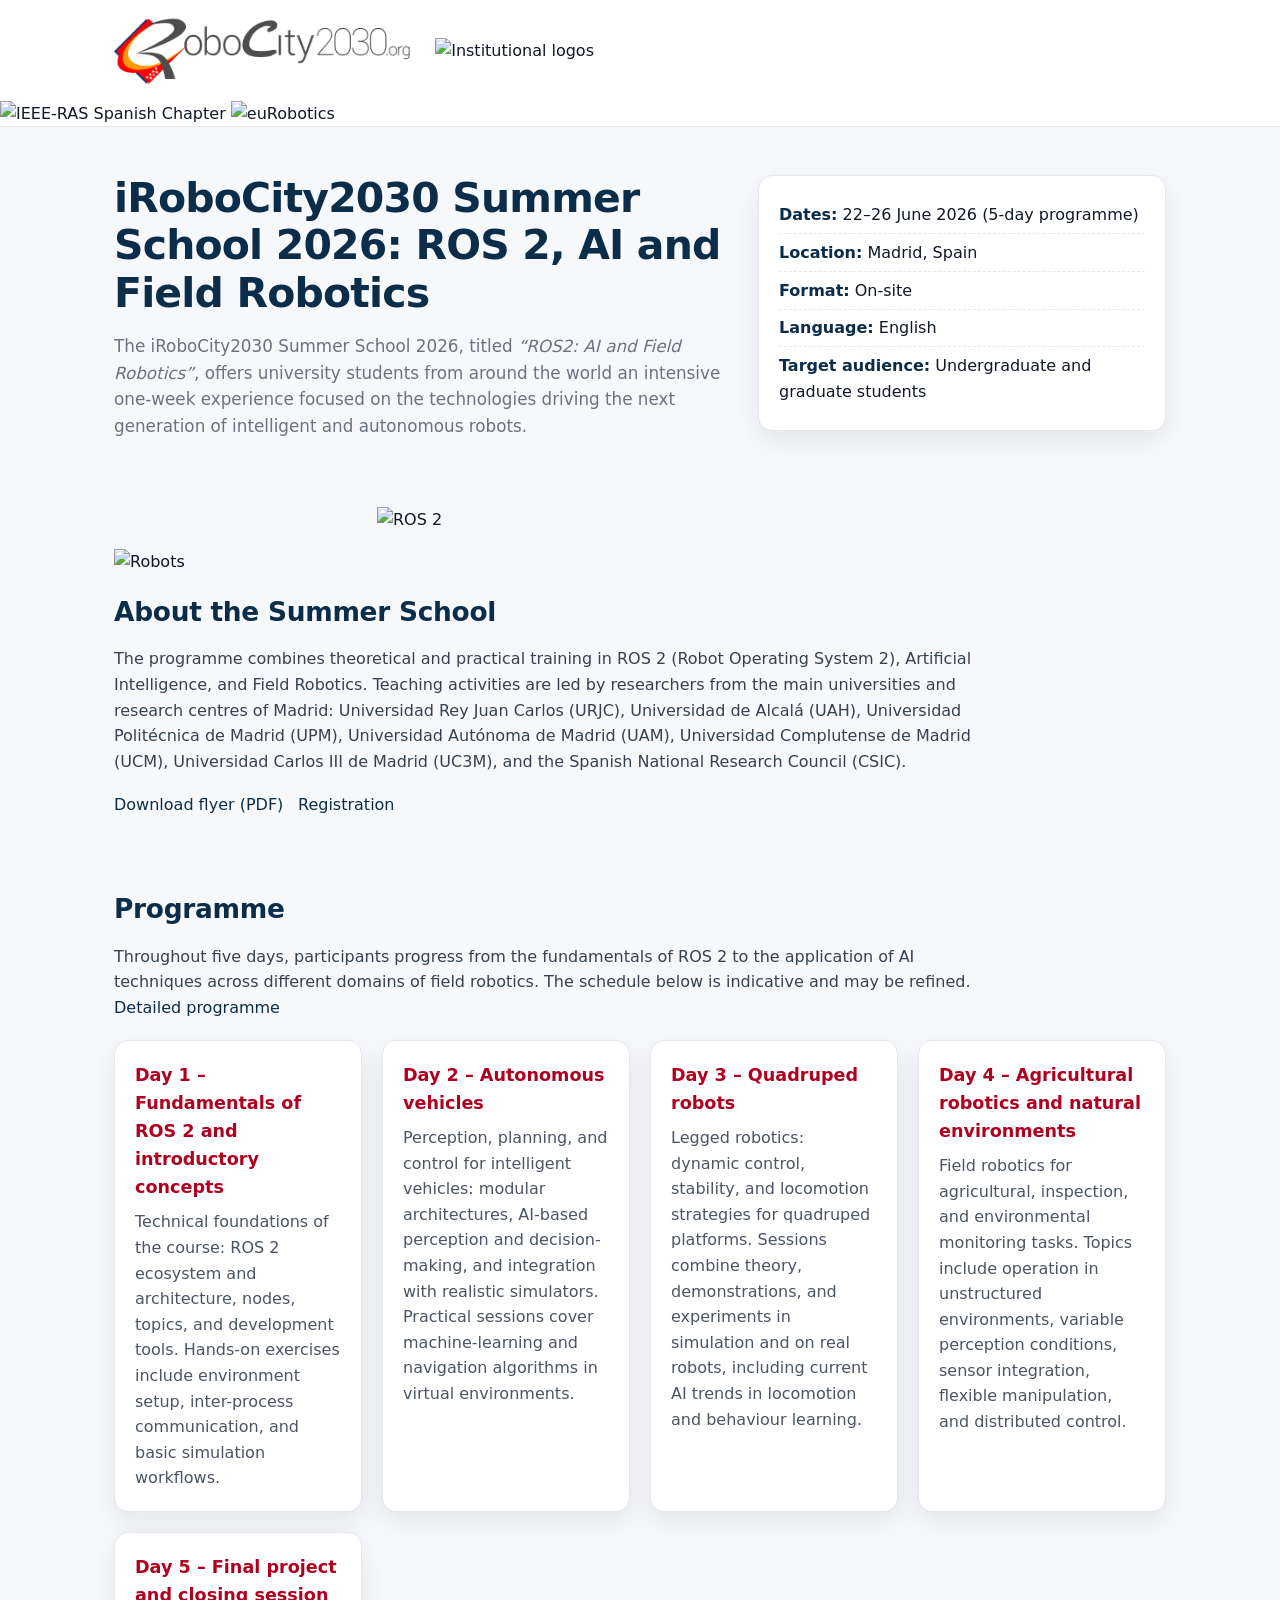
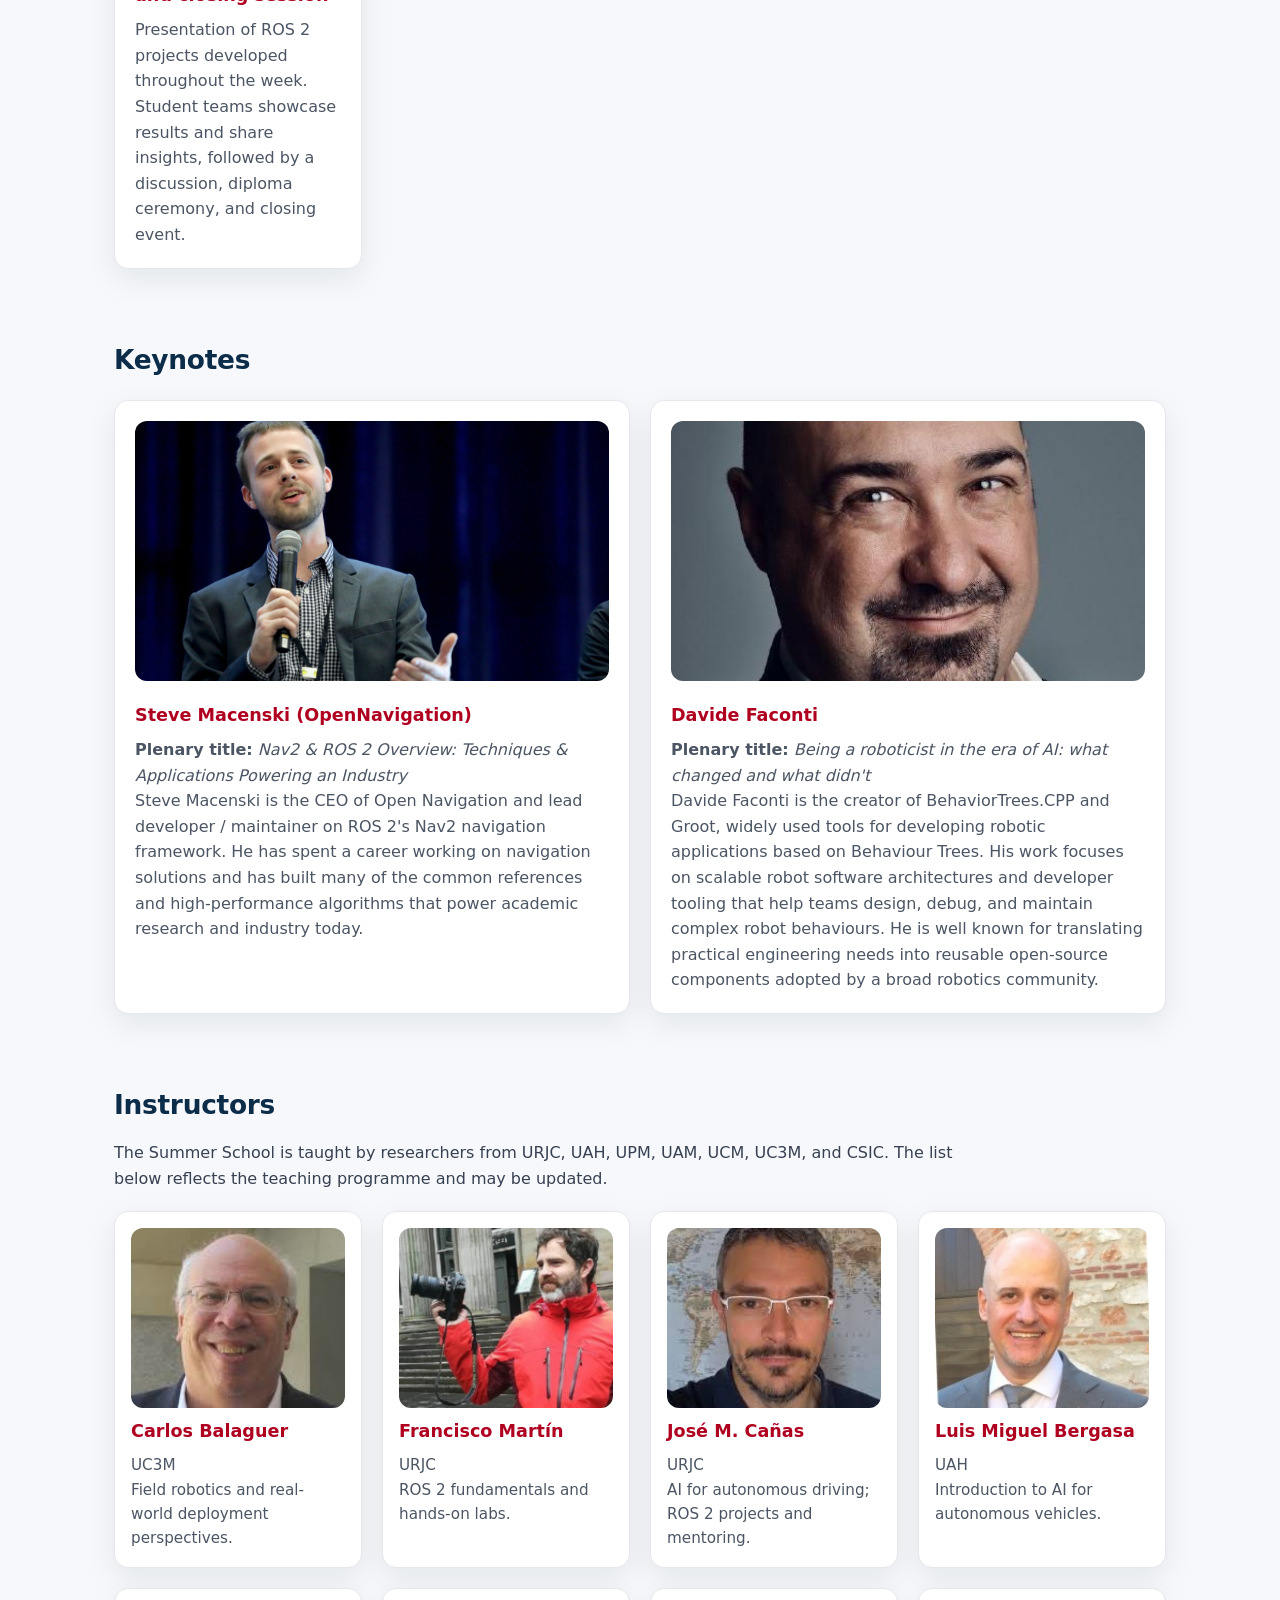
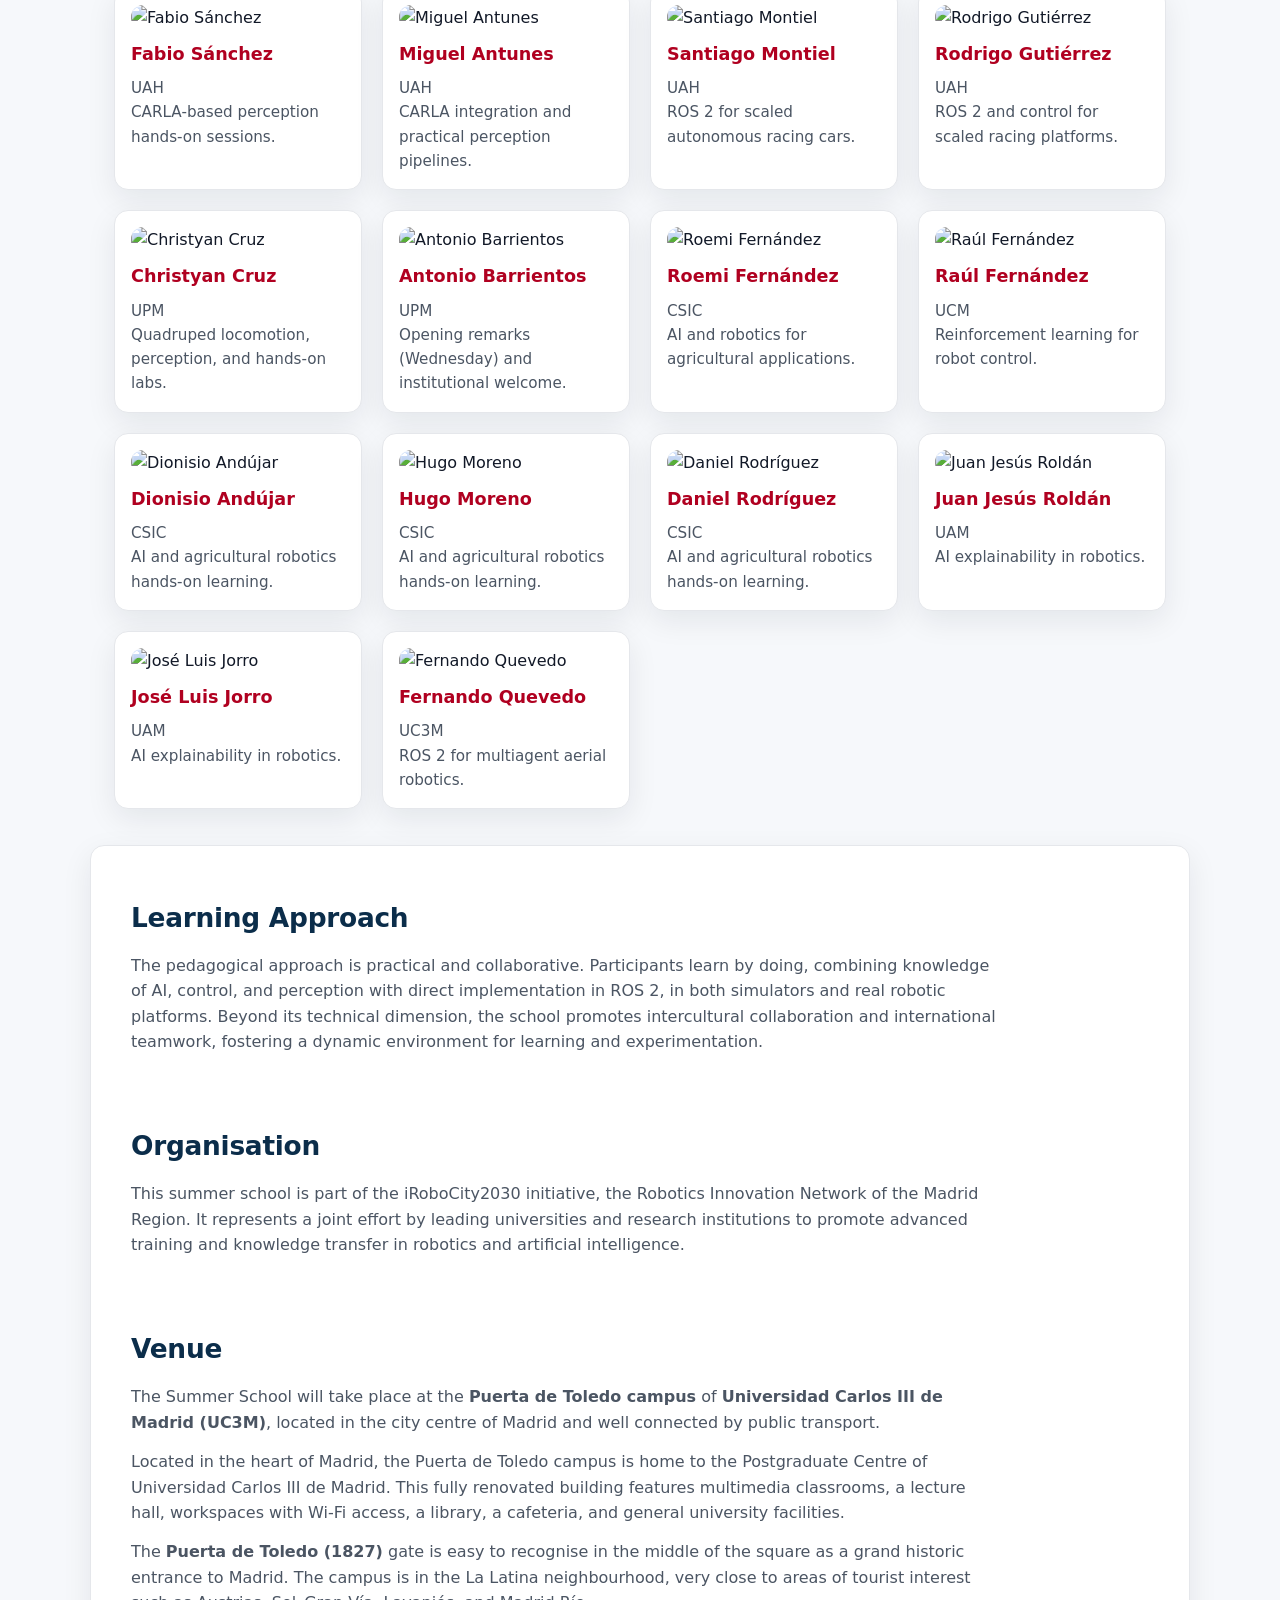
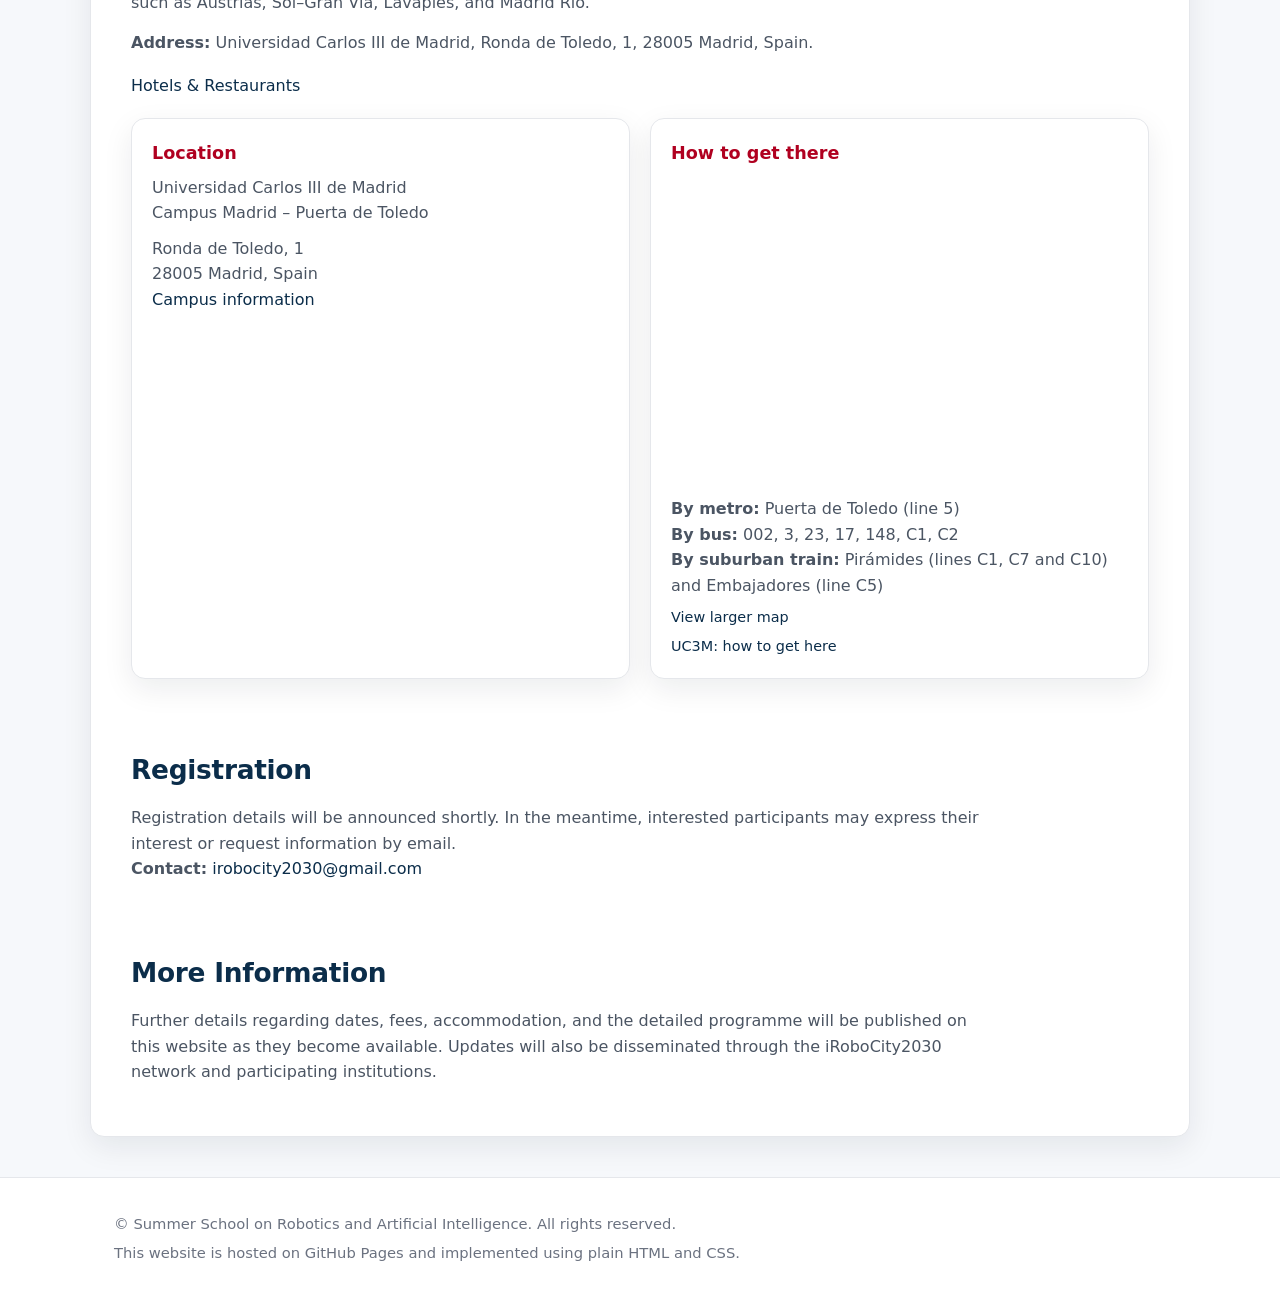
==== commit 2bec8291: "Minor fixxes Signed-off-by: Francisco Martín Rico <fmrico@gmail.com>" ====
--- a/index.html
+++ b/index.html
@@ -172,7 +172,7 @@
 <img src="img/davide_faconti.jpeg" alt="Davide Faconti" style="width:100%; max-height:260px; object-fit:cover; border-radius:12px; margin-bottom:0.75rem;" />
 <h3>Davide Faconti</h3>
 <p>
-<strong>Plenary title:</strong> <em>To be confirmed</em><br />
+<strong>Plenary title:</strong> <em>Being a roboticist in the era of AI: what changed and what didn&#39;t</em><br />
 Davide Faconti is the creator of BehaviorTrees.CPP and Groot, widely used tools for developing robotic applications based on Behaviour Trees.
 His work focuses on scalable robot software architectures and developer tooling that help teams design, debug, and maintain complex robot behaviours.
 He is well known for translating practical engineering needs into reusable open-source components adopted by a broad robotics community.
@@ -279,13 +279,6 @@
 <div class="card instructor-card">
 <img src="img/raul_fernandez.png" alt="Raúl Fernández" class="instructor-photo" />
 <h3 class="instructor-name">Raúl Fernández</h3>
-<p class="instructor-affiliation">UCM</p>
-<p class="instructor-desc">Reinforcement learning for robot control.</p>
-</div>
-
-<div class="card instructor-card">
-<img src="img/jesus_chacon.jpg" alt="Jesús Chacón" class="instructor-photo" />
-<h3 class="instructor-name">Jesús Chacón</h3>
 <p class="instructor-affiliation">UCM</p>
 <p class="instructor-desc">Reinforcement learning for robot control.</p>
 </div>
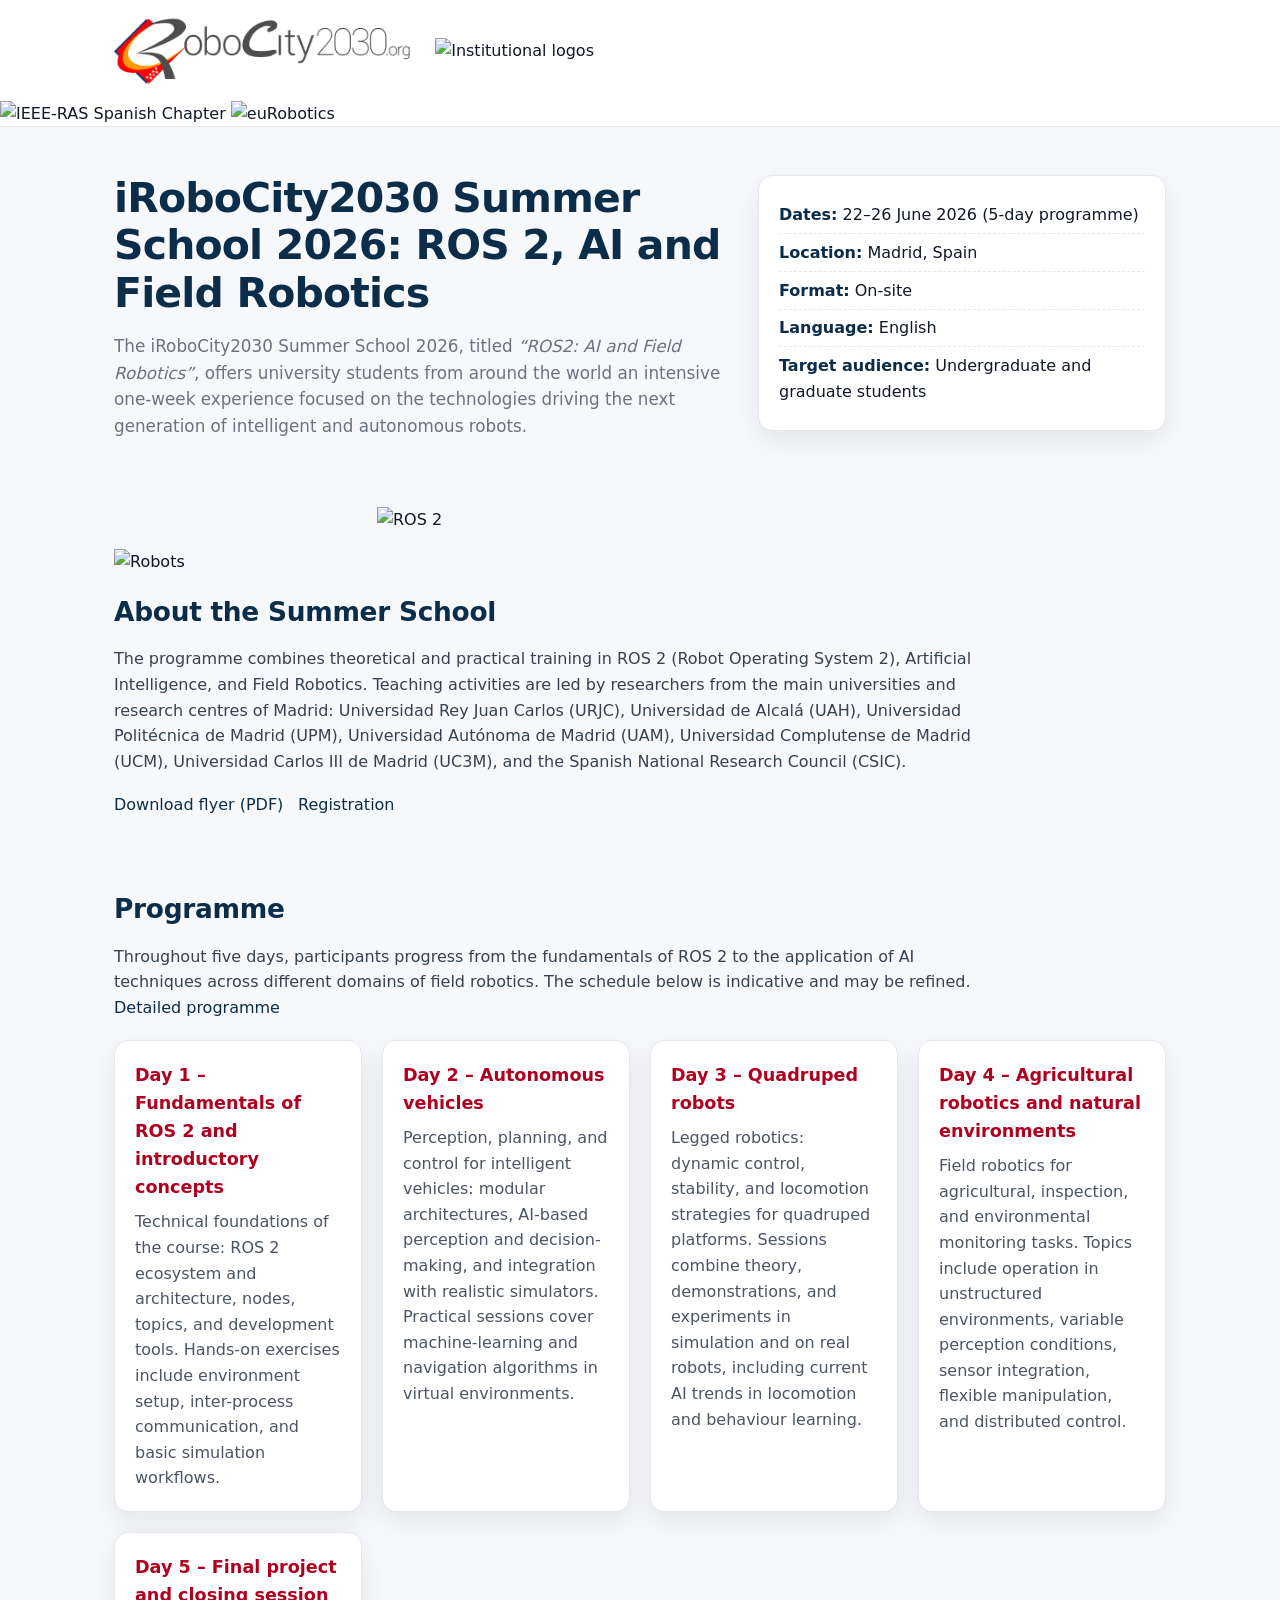
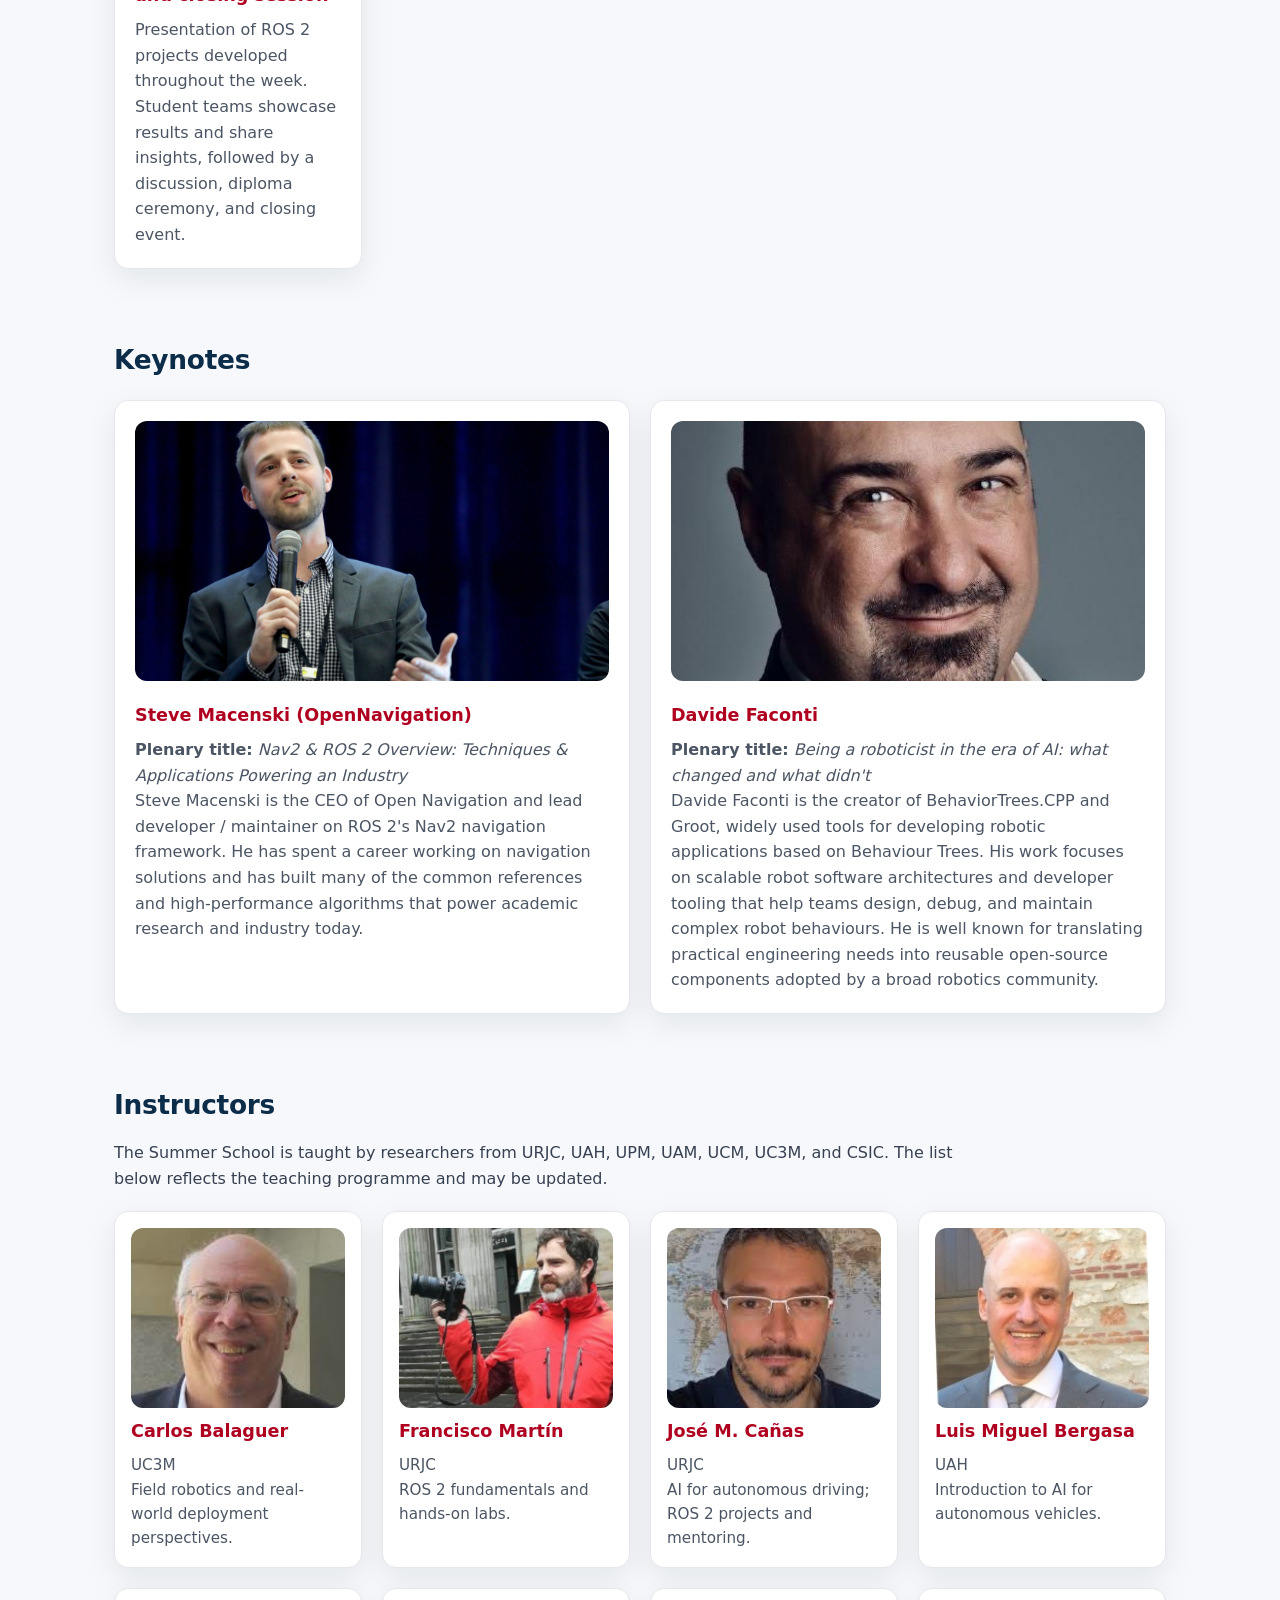
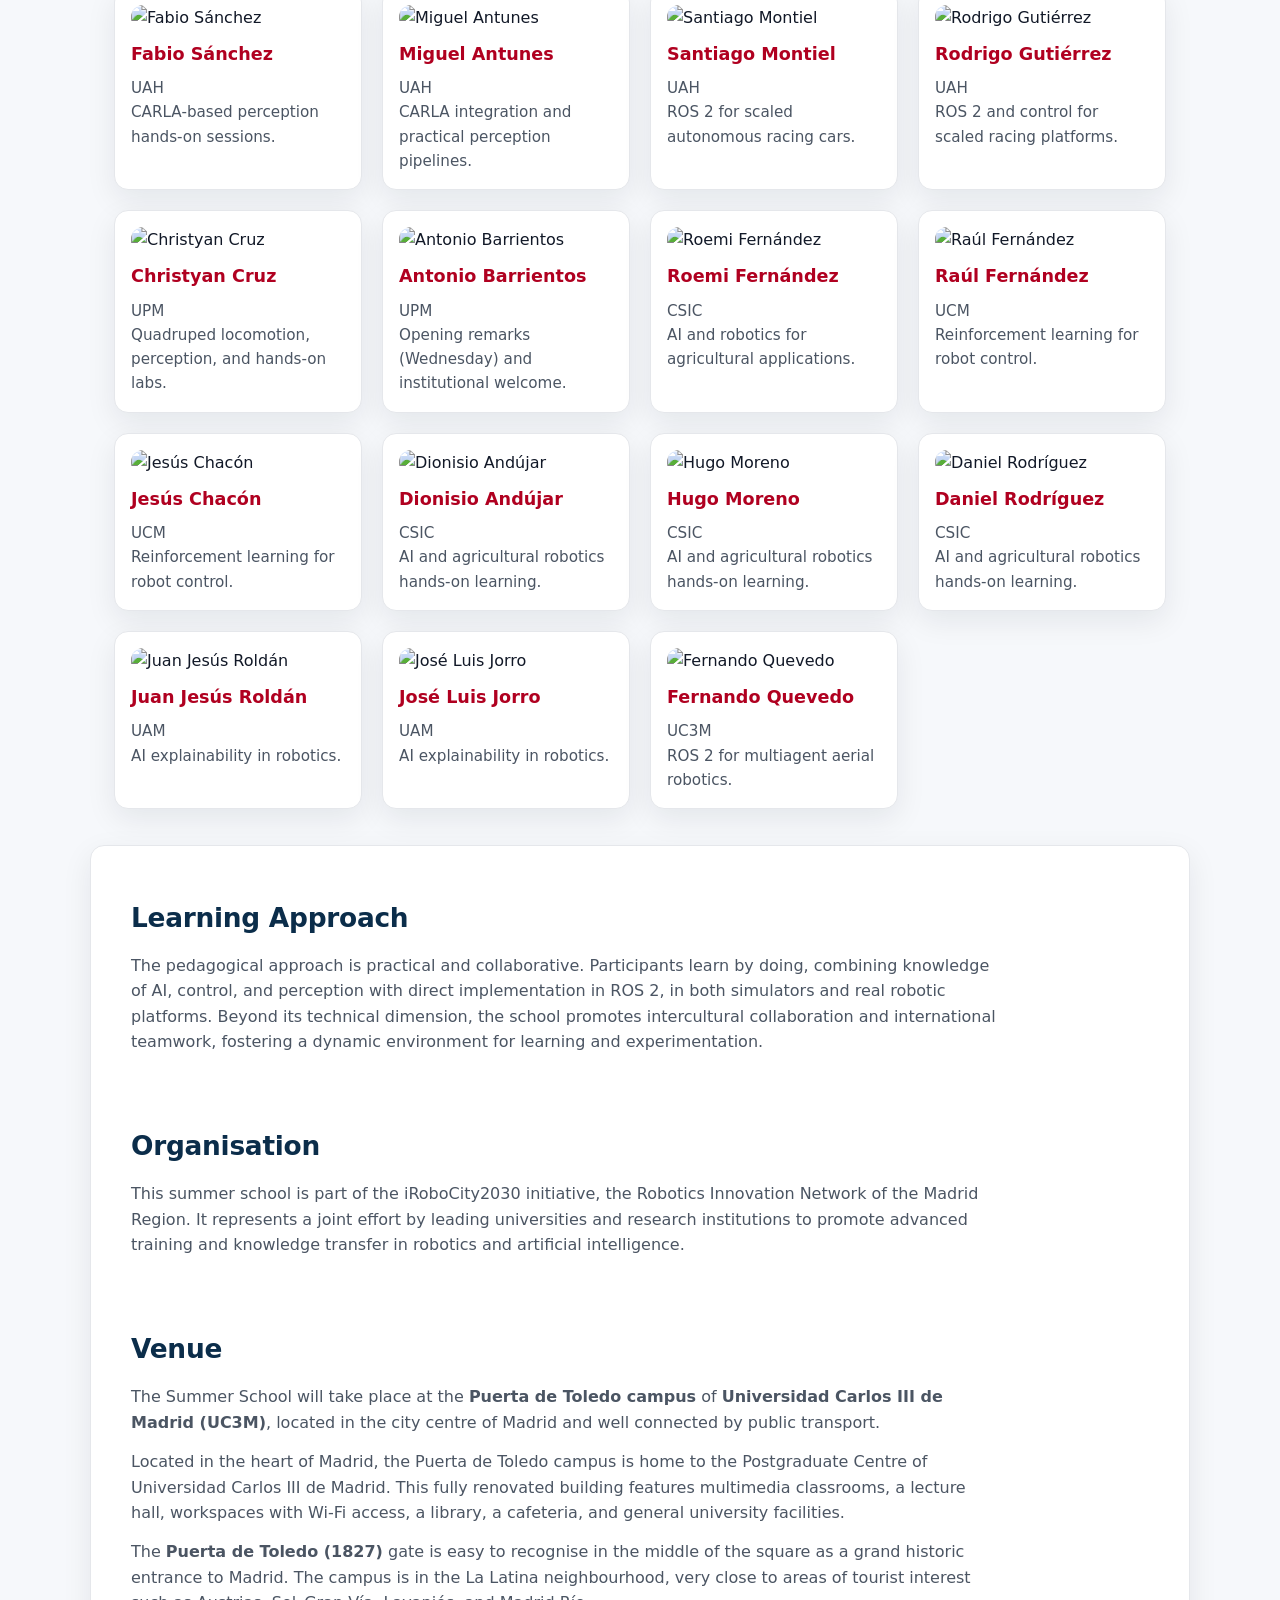
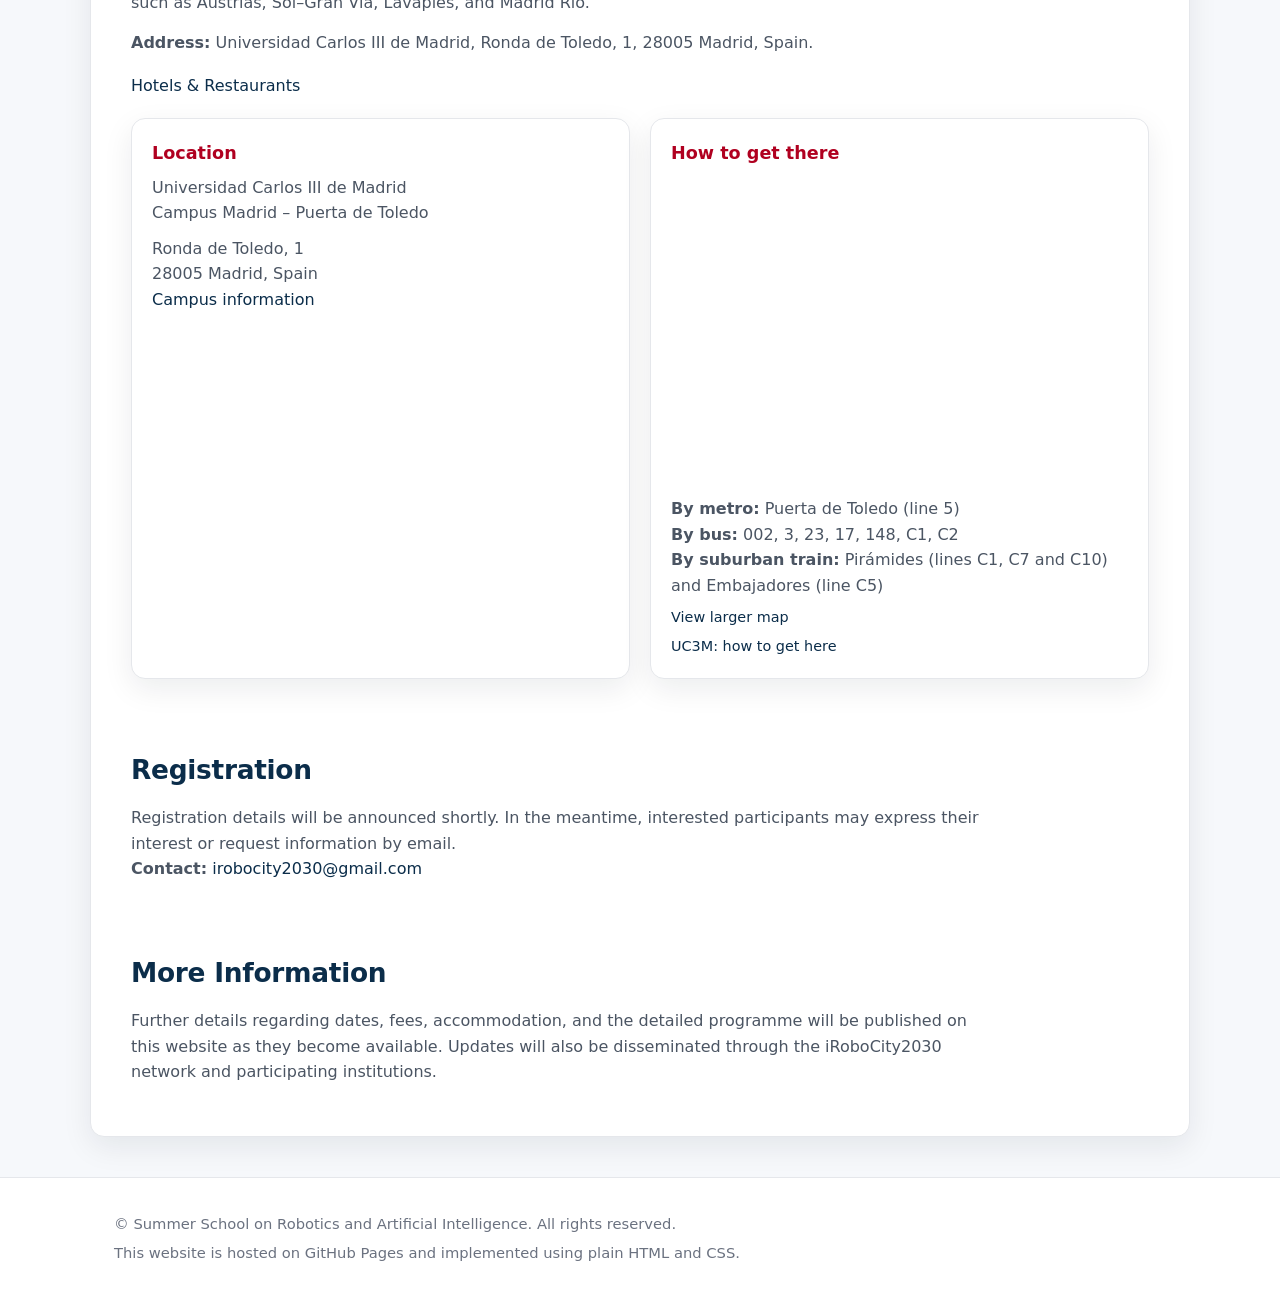
==== commit 195190d3: "Merge branch 'main' of https://github.com/IntelligentRoboticsLabs/RoboCity_ROS2_Summer_School_2026" ====
--- a/index.html
+++ b/index.html
@@ -283,6 +283,13 @@
 <p class="instructor-desc">Reinforcement learning for robot control.</p>
 </div>
 
+<div class="card instructor-card">
+<img src="img/jesus_chacon.jpg" alt="Jesús Chacón" class="instructor-photo" />
+<h3 class="instructor-name">Jesús Chacón</h3>
+<p class="instructor-affiliation">UCM</p>
+<p class="instructor-desc">Reinforcement learning for robot control.</p>
+</div>
+
 
 <div class="card instructor-card">
 <img src="img/dionisio_andujar.png" alt="Dionisio Andújar" class="instructor-photo" />
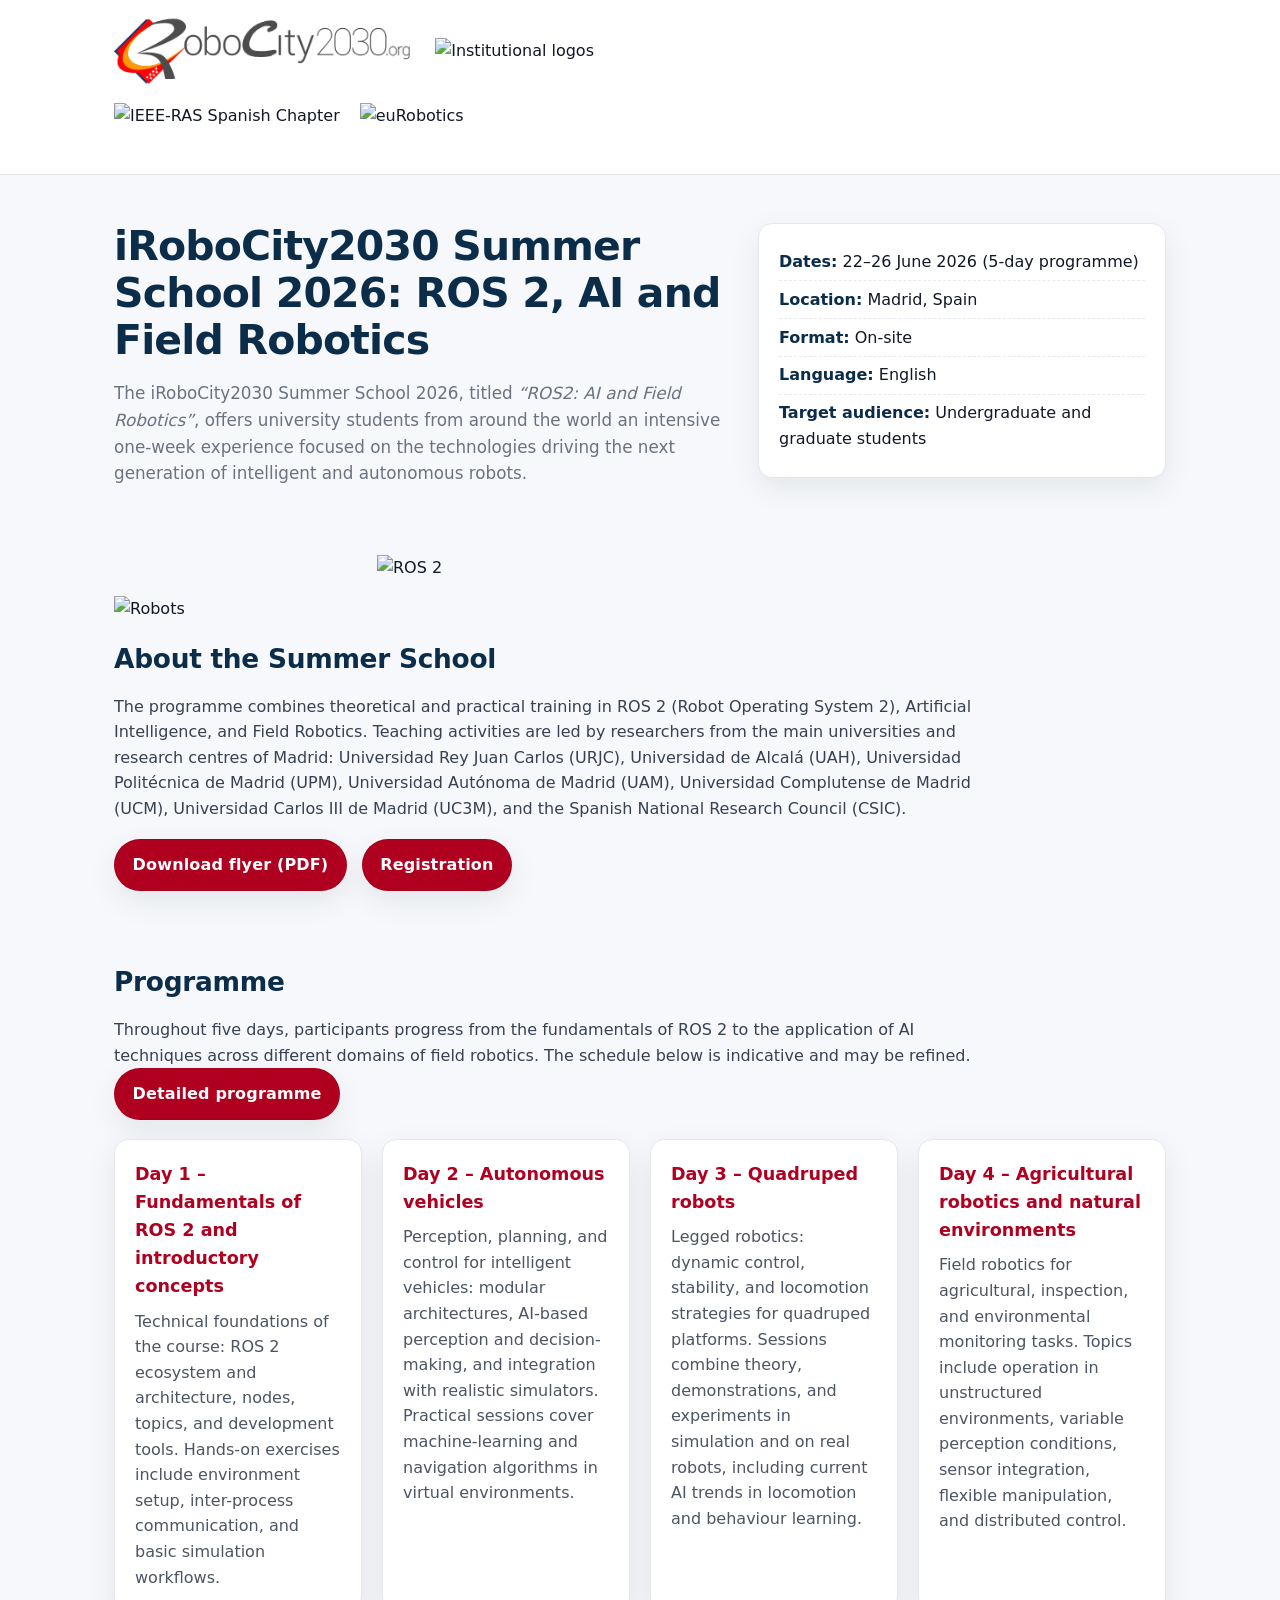
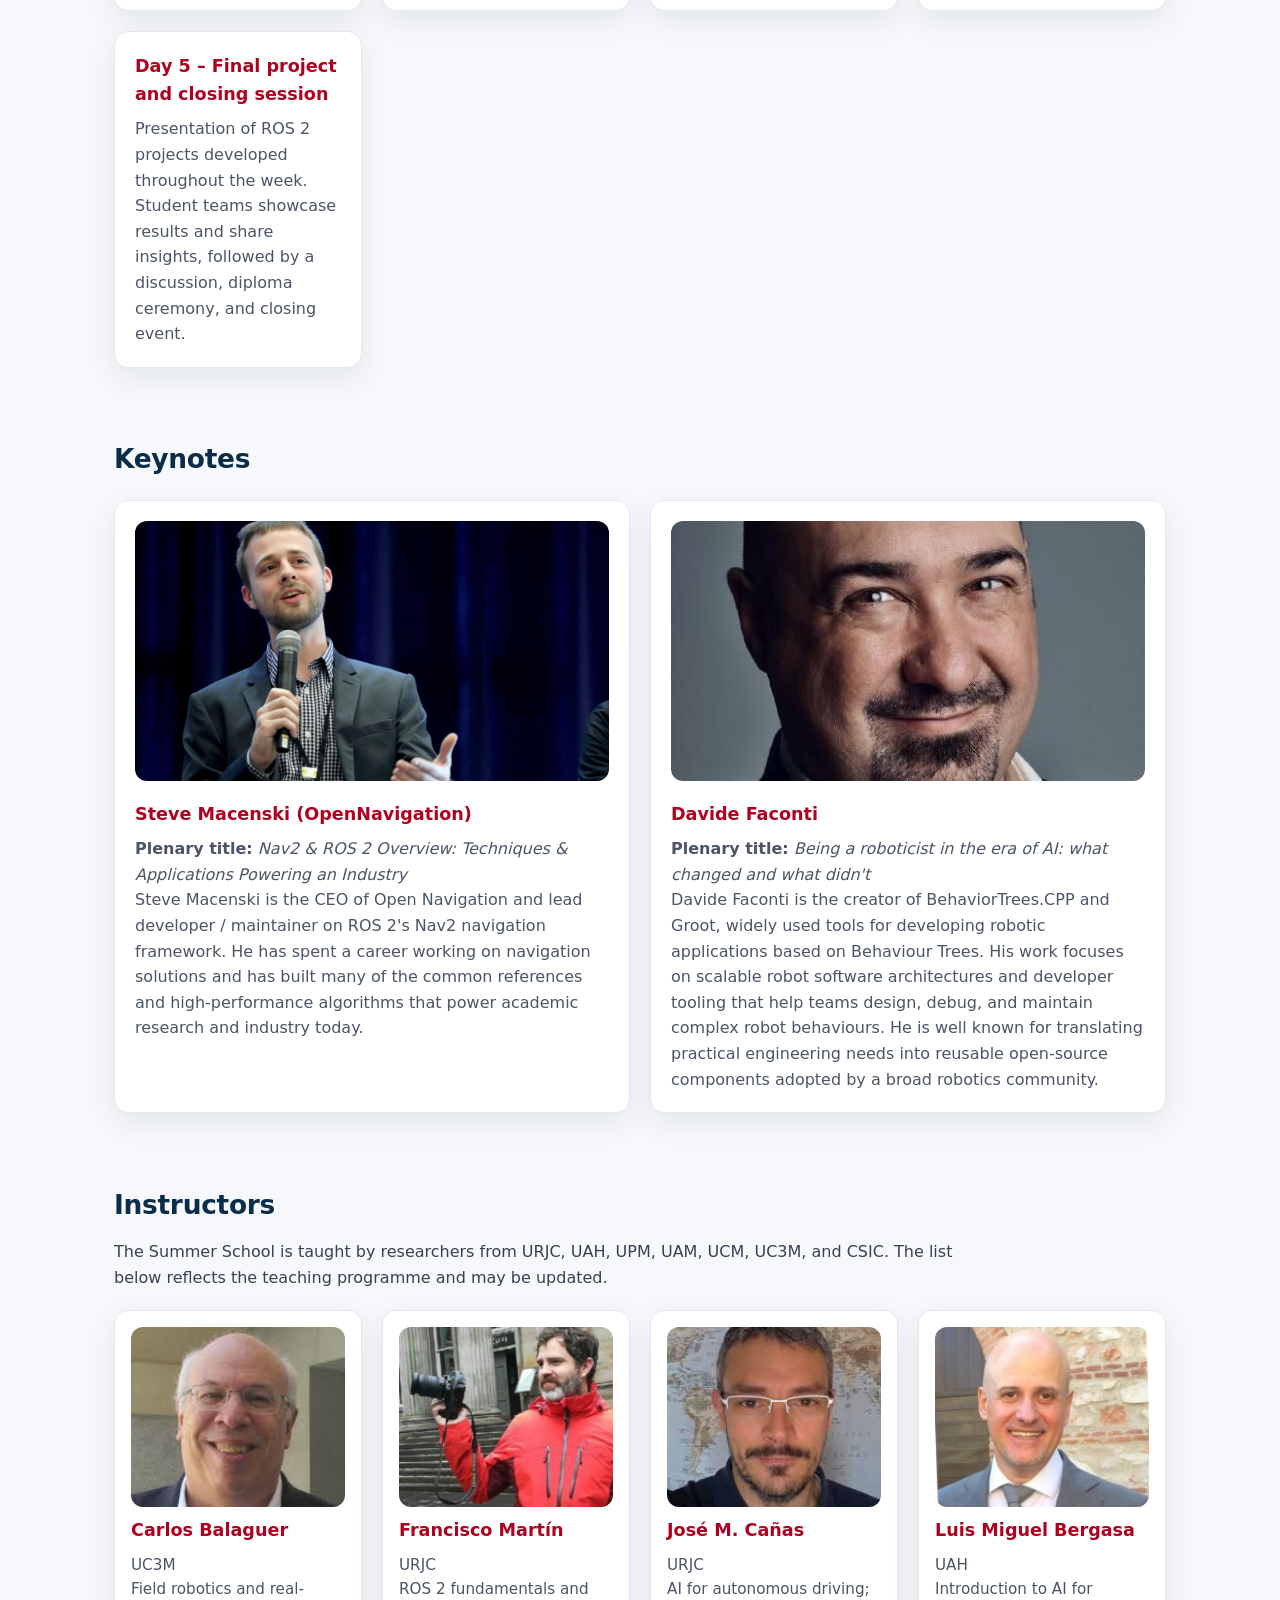
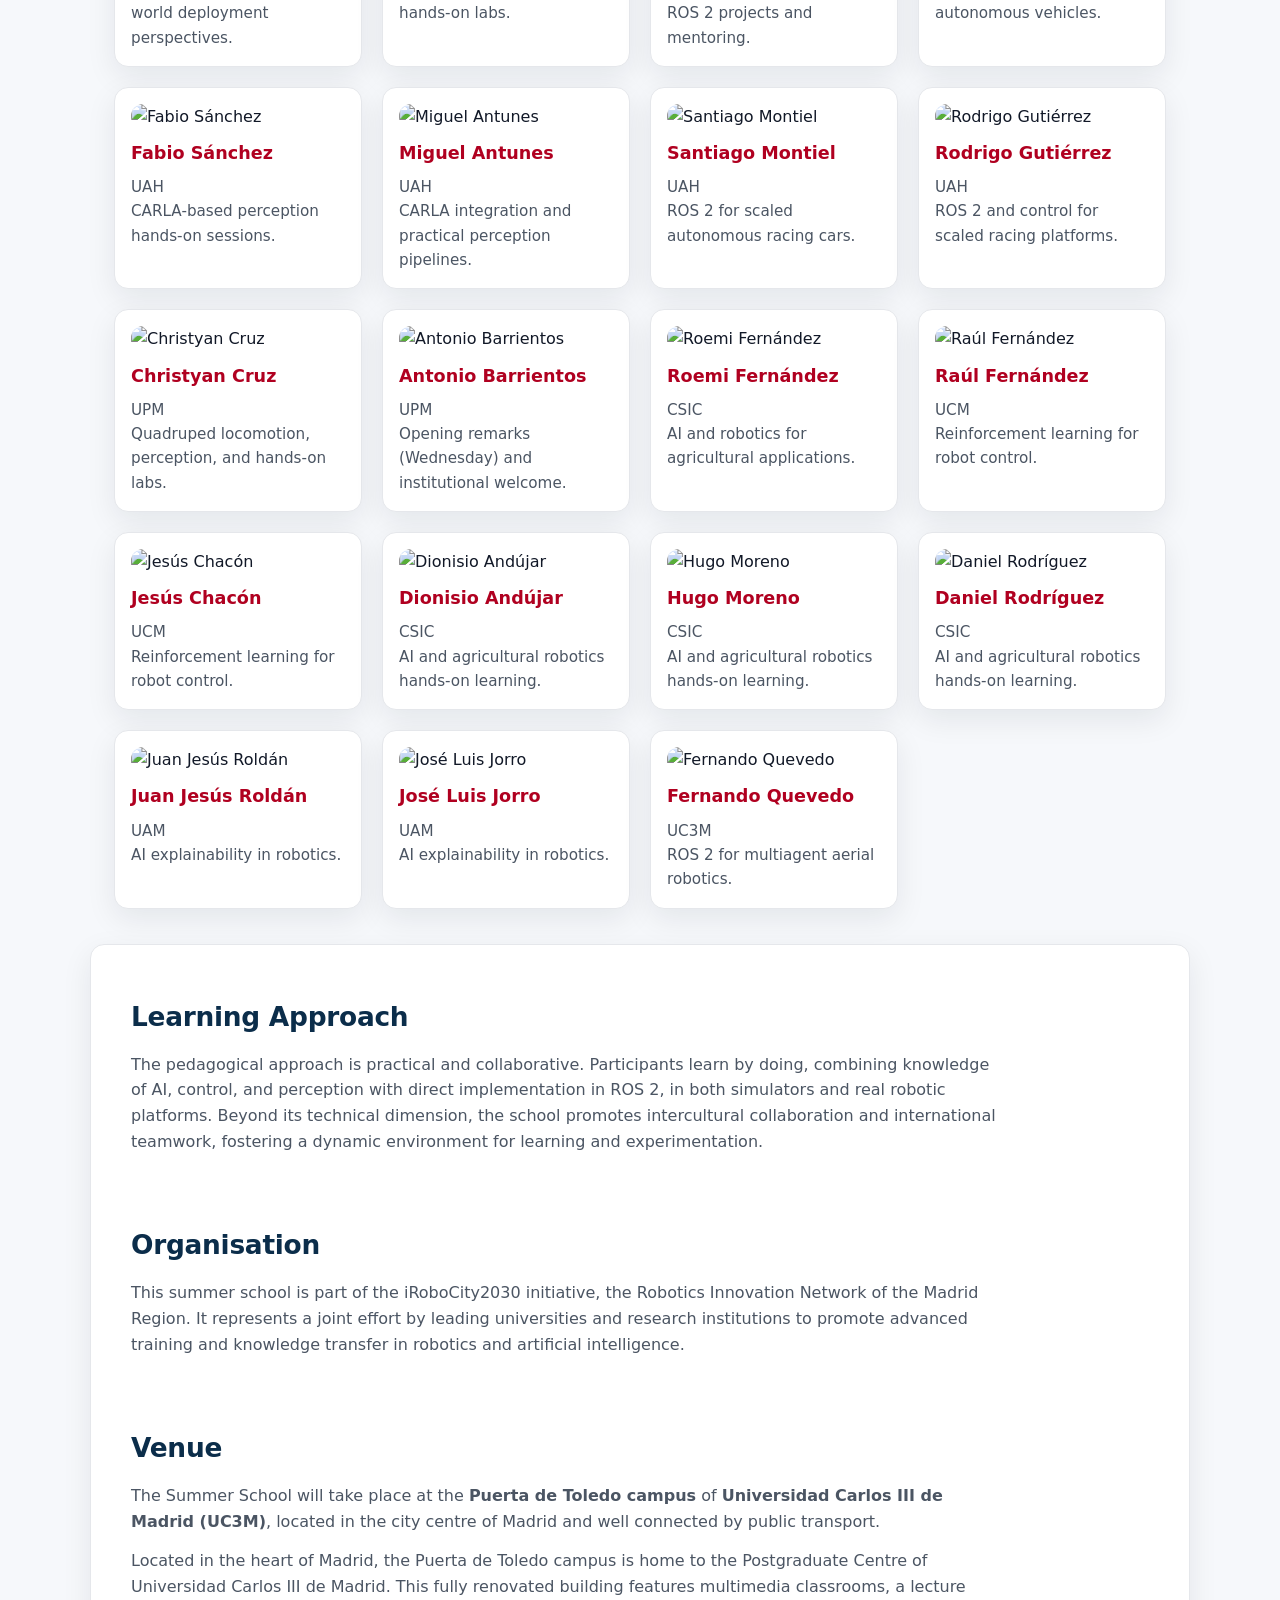
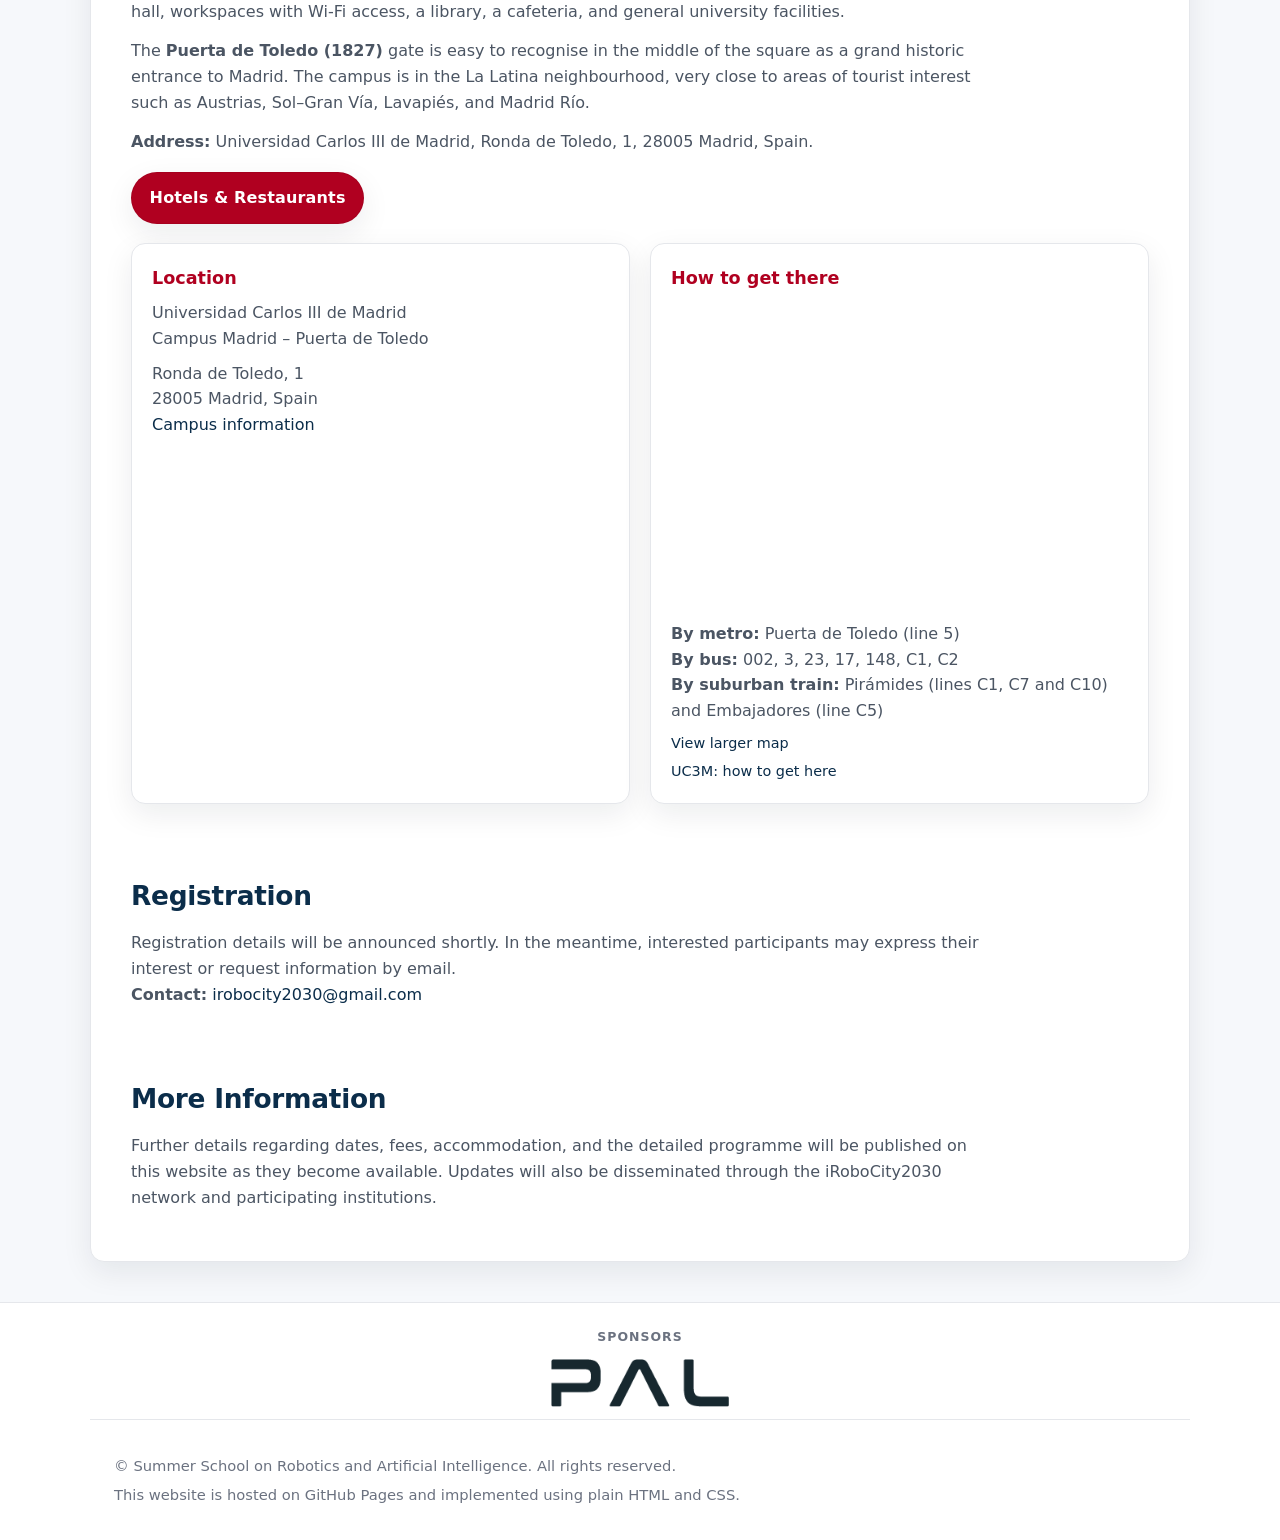
==== commit b693ee62: "Add PAL Robotics tp the sponsors Signed-off-by: Francisco Martín Rico <fmrico@gmail.com>" ====
--- a/index.html
+++ b/index.html
@@ -447,6 +447,12 @@
 </main>
 
 <footer>
+  <div class="footer-sponsors">
+    <p class="sponsors-label">Sponsors</p>
+    <div class="sponsors-logos">
+      <img src="img/palrobotics.png" alt="PAL Robotics" />
+    </div>
+  </div>
   <div class="footer-inner">
     <p>
       © Summer School on Robotics and Artificial Intelligence. All rights
--- a/styles.css
+++ b/styles.css
@@ -27,6 +27,31 @@
 a { color: var(--primary); text-decoration: none; }
 a:hover { text-decoration: underline; }
 
+.button {
+  display: inline-flex;
+  align-items: center;
+  justify-content: center;
+  gap: 0.5rem;
+  padding: 0.75rem 1.1rem;
+  border-radius: 999px;
+  background: var(--secondary);
+  color: #ffffff;
+  font-weight: 700;
+  letter-spacing: 0.01em;
+  border: 1px solid rgba(0, 0, 0, 0.06);
+  box-shadow: var(--shadow);
+}
+
+.button:hover {
+  text-decoration: none;
+  filter: brightness(0.95);
+}
+
+.button:focus-visible {
+  outline: 3px solid rgba(176, 0, 32, 0.35);
+  outline-offset: 3px;
+}
+
 header {
   background: #ffffff;
   border-bottom: 1px solid var(--border);
@@ -45,6 +70,28 @@
   max-height: 72px;
   width: auto;
   display: block;
+}
+
+.header-partners {
+  max-width: var(--maxw);
+  margin: 0 auto;
+  padding: 0.15rem 1.5rem 0.9rem 1.5rem;
+  display: flex;
+  flex-wrap: wrap;
+  align-items: center;
+  justify-content: flex-start;
+  gap: 1.25rem;
+}
+
+.header-partners img {
+  height: 56px;
+  width: auto;
+  object-fit: contain;
+  display: block;
+}
+
+@media (max-width: 520px) {
+  .header-partners img { height: 48px; }
 }
 
 main {
@@ -141,10 +188,85 @@
   color: #4b5563;
 }
 
+.schedule {
+  width: 100%;
+  border-collapse: separate;
+  border-spacing: 0;
+  overflow: hidden;
+  border: 1px solid var(--border);
+  border-radius: var(--radius);
+  background: var(--card);
+}
+
+.schedule th,
+.schedule td {
+  padding: 0.85rem 1rem;
+  vertical-align: top;
+  border-bottom: 1px solid var(--border);
+}
+
+.schedule tr:last-child td {
+  border-bottom: none;
+}
+
+.schedule th {
+  text-align: left;
+  font-size: 0.95rem;
+  color: var(--primary);
+  background: rgba(11, 45, 74, 0.04);
+}
+
+.schedule td.time {
+  width: 9.5rem;
+  white-space: nowrap;
+  color: var(--muted);
+  font-weight: 600;
+}
+
+.schedule .meta {
+  color: var(--muted);
+  font-size: 0.92rem;
+}
+
 footer {
   background: #ffffff;
   border-top: 1px solid var(--border);
   margin-top: 2.5rem;
+}
+
+.footer-sponsors {
+  max-width: var(--maxw);
+  margin: 0 auto;
+  padding: 1.5rem 1.5rem 0.75rem 1.5rem;
+  display: flex;
+  flex-direction: column;
+  align-items: center;
+  gap: 0.75rem;
+  border-bottom: 1px solid var(--border);
+}
+
+.sponsors-label {
+  margin: 0;
+  font-size: 0.78rem;
+  font-weight: 700;
+  letter-spacing: 0.08em;
+  text-transform: uppercase;
+  color: var(--muted);
+}
+
+.sponsors-logos {
+  display: flex;
+  flex-wrap: wrap;
+  align-items: center;
+  justify-content: center;
+  gap: 2rem;
+}
+
+.sponsors-logos img {
+  height: 48px;
+  width: auto;
+  object-fit: contain;
+  display: block;
 }
 
 .footer-inner {
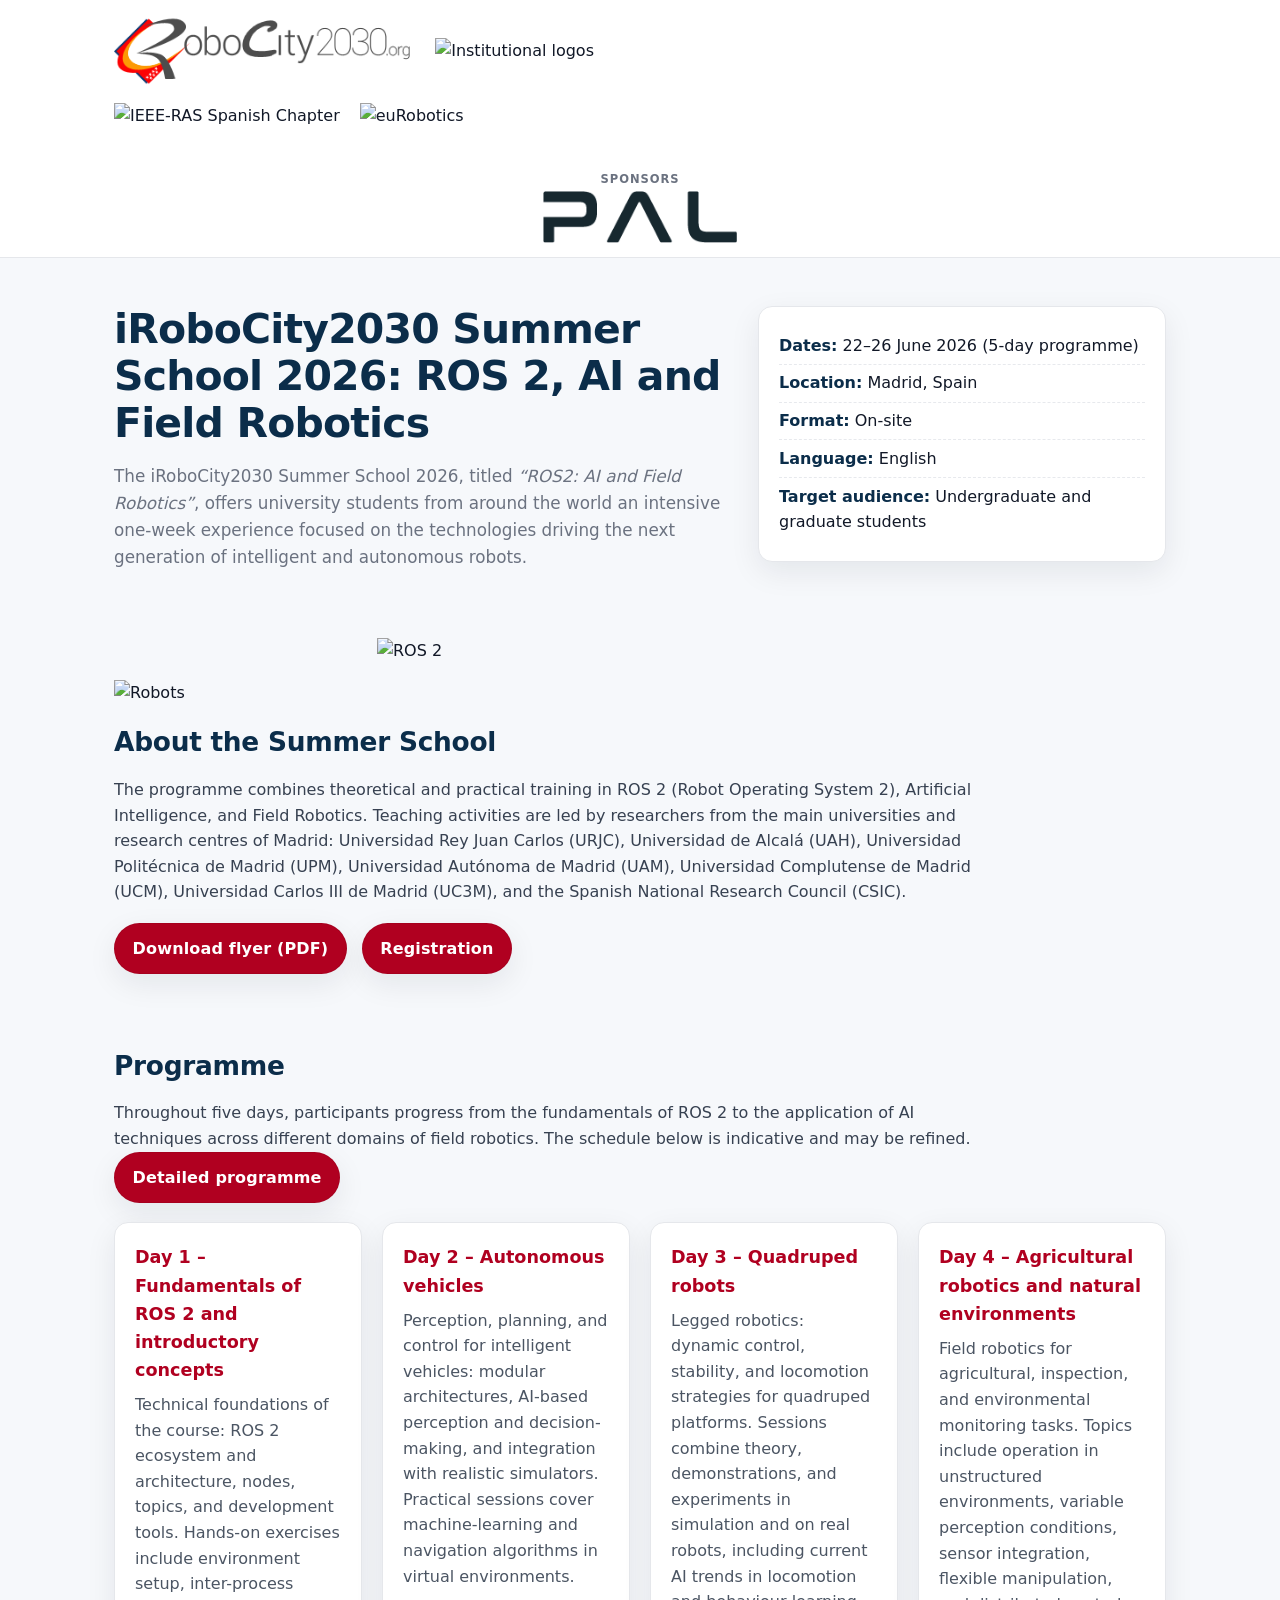
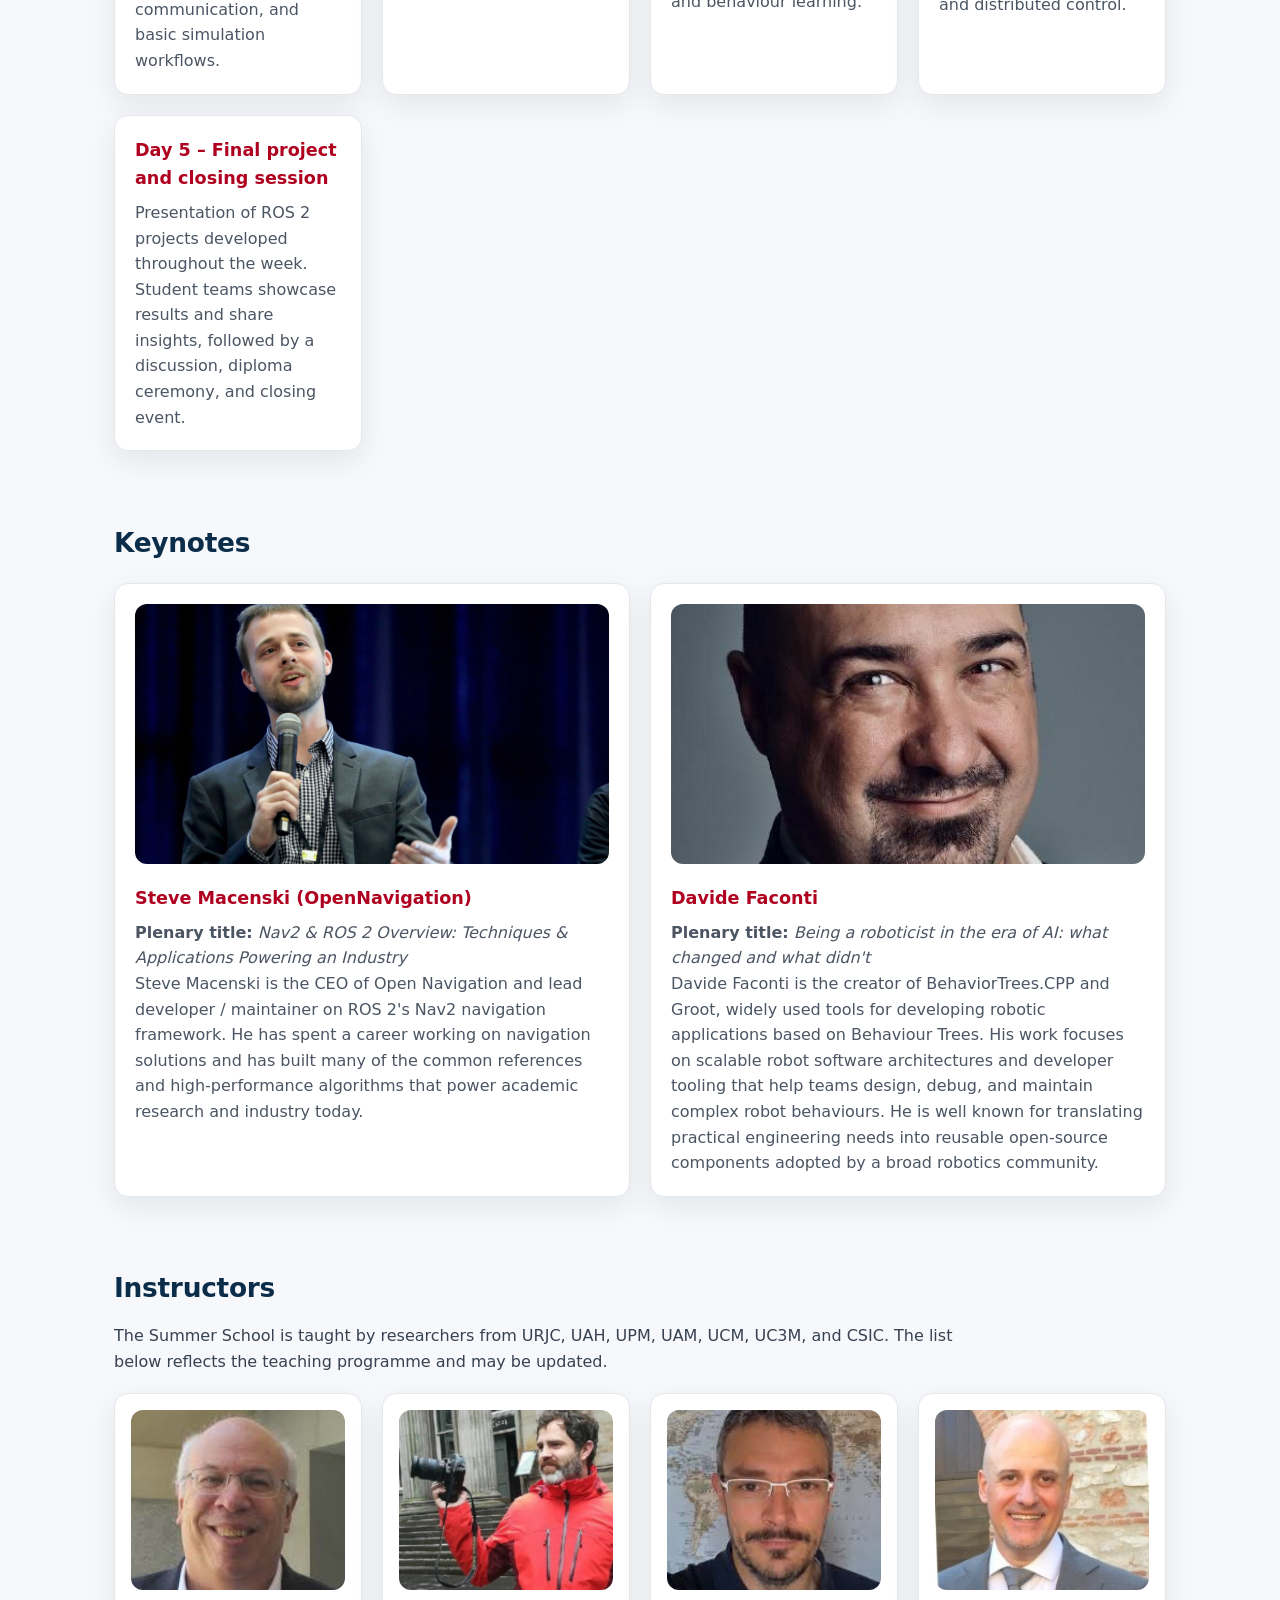
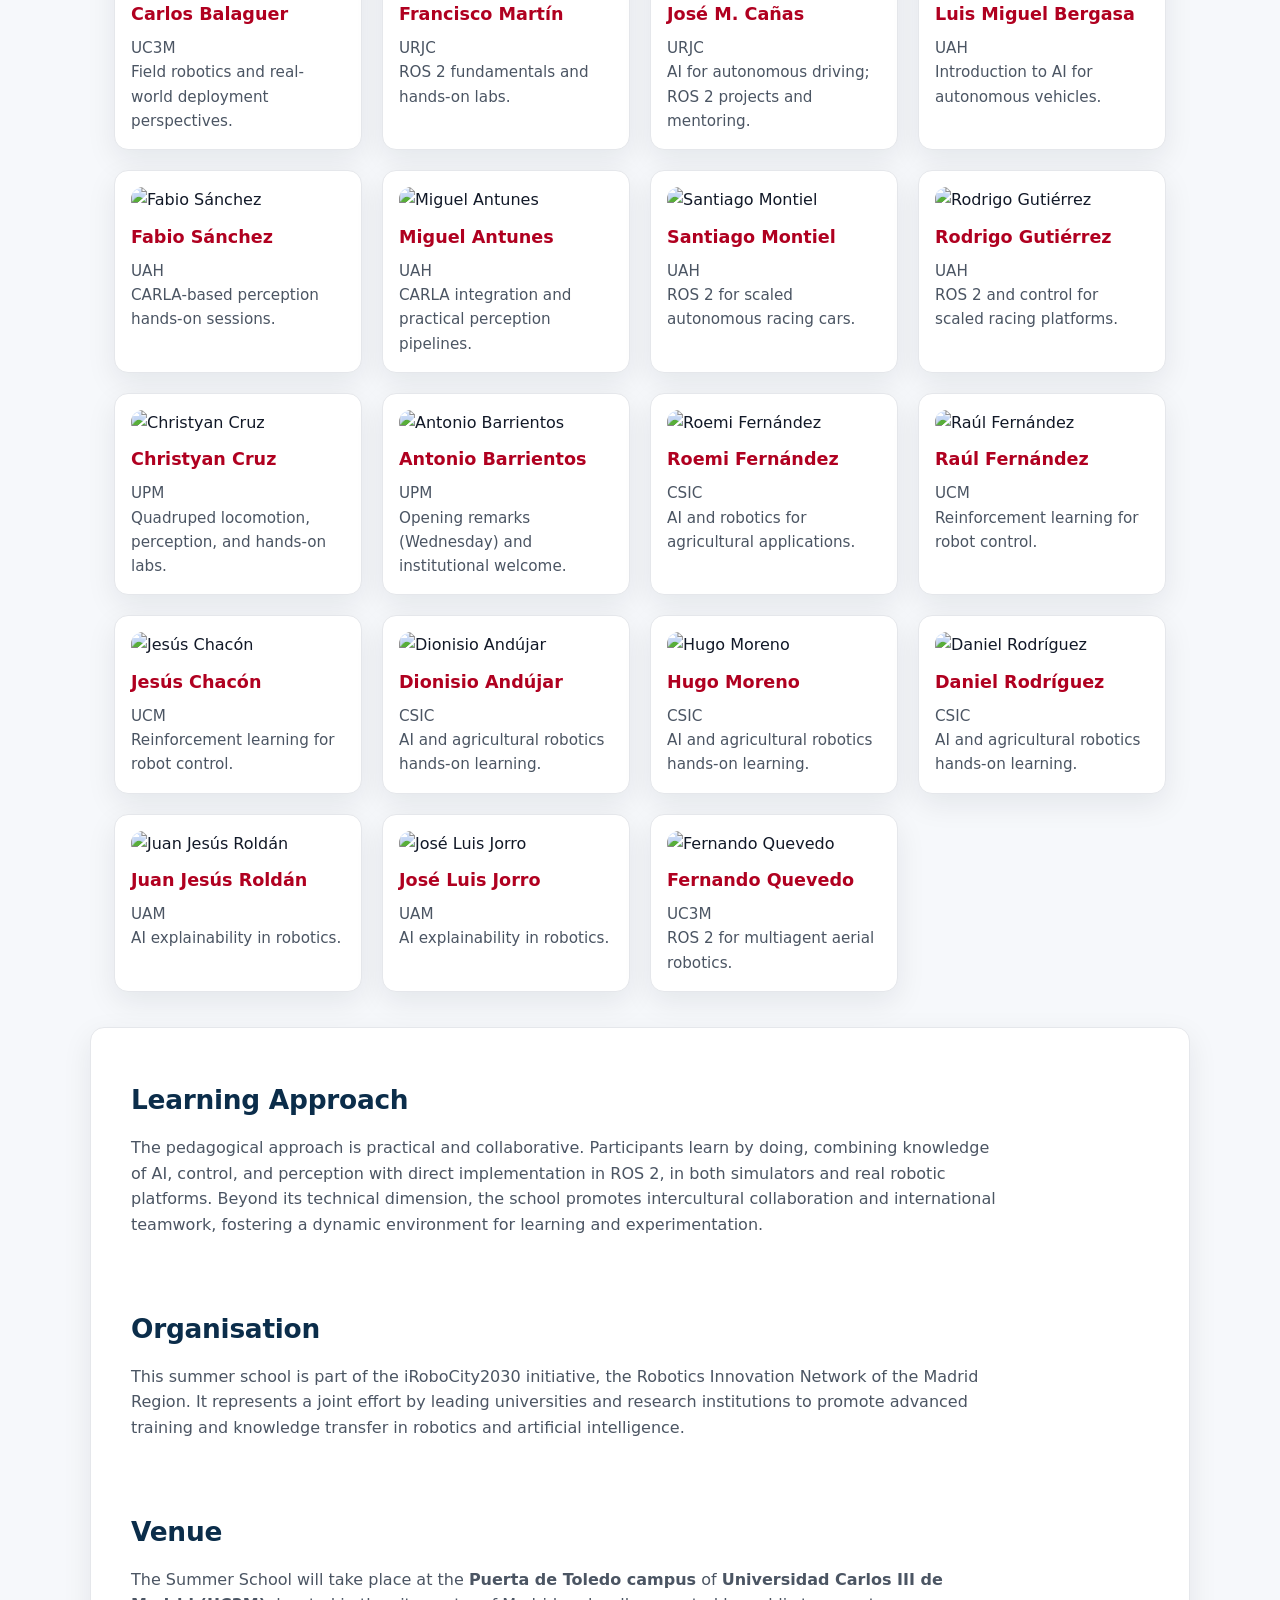
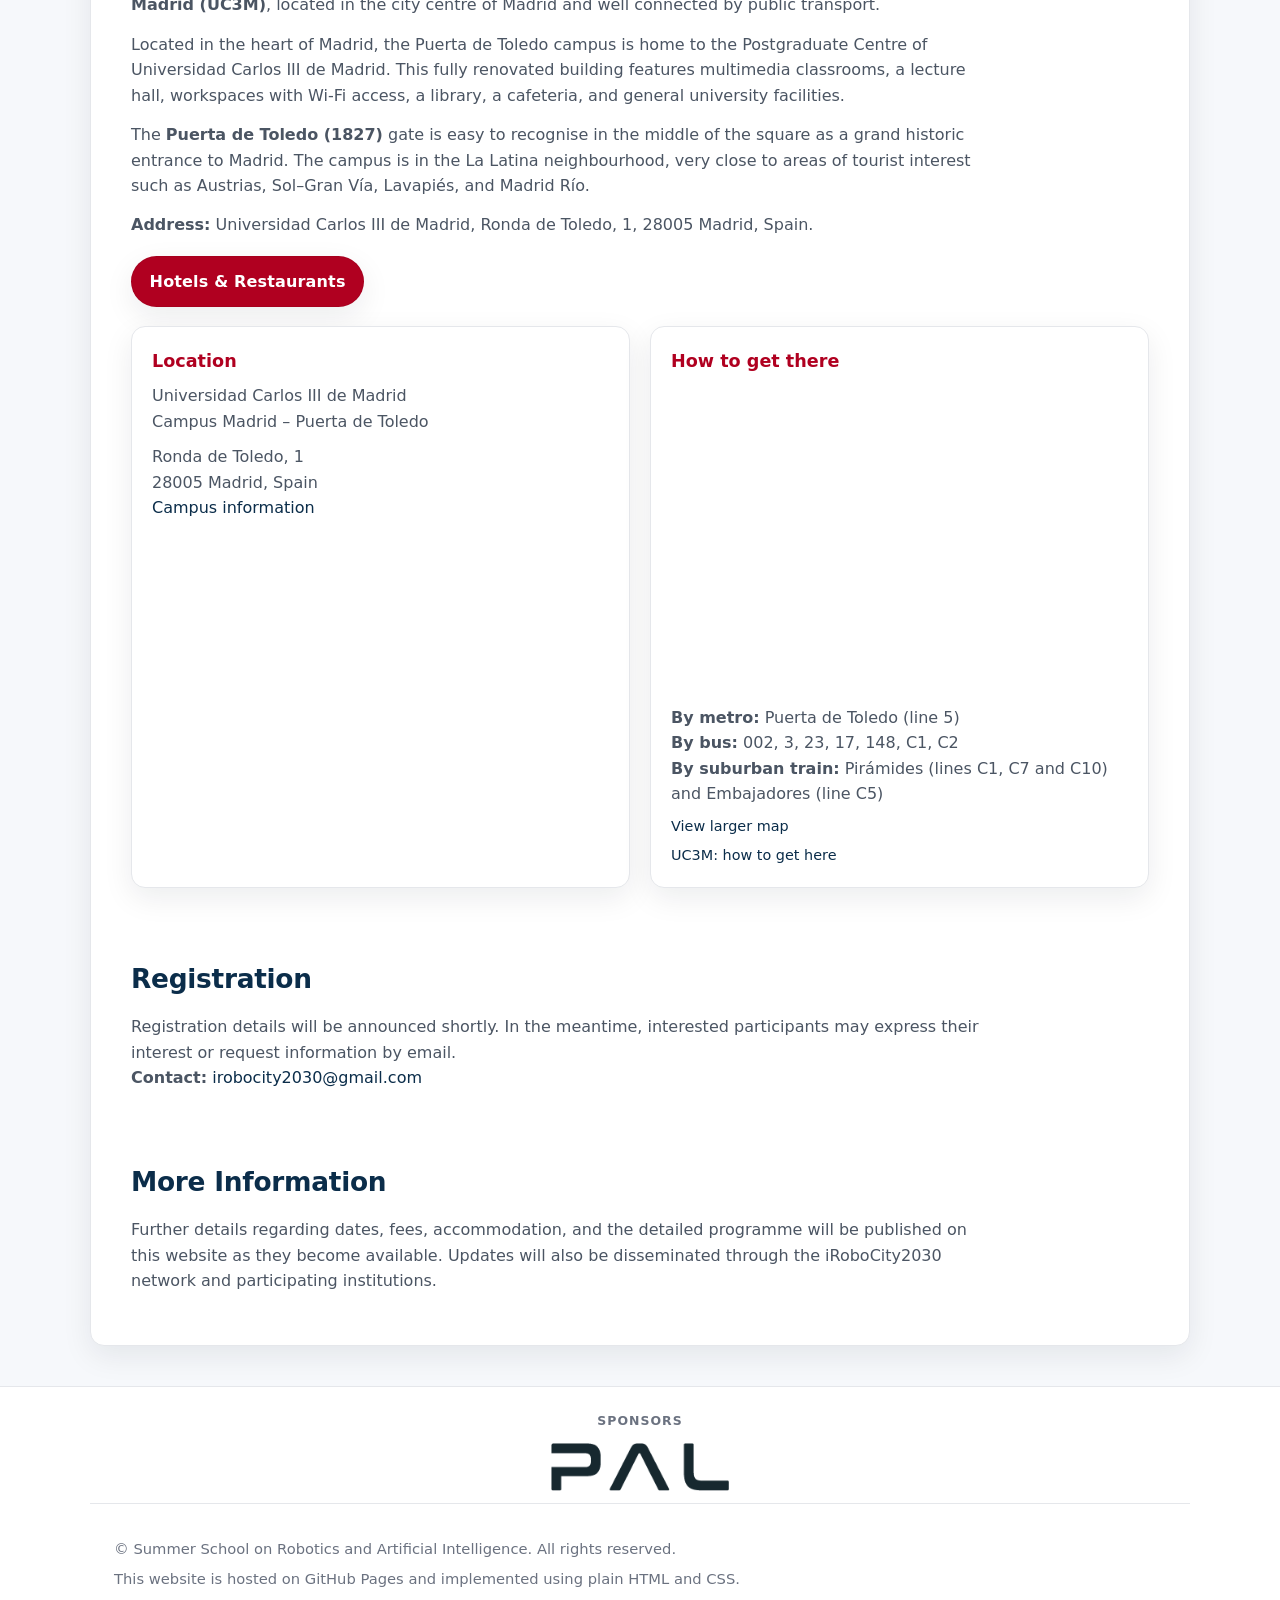
==== commit 7ec5c330: "Logo arriba Signed-off-by: Francisco Martín Rico <fmrico@gmail.com>" ====
--- a/index.html
+++ b/index.html
@@ -66,6 +66,10 @@
     <img src="img/logo-web-spanish-chapter.png" alt="IEEE-RAS Spanish Chapter" />
     <img src="img/euRobotics_logo.png" alt="euRobotics" />
   </div>
+  <div class="header-sponsor" aria-label="Sponsor logo">
+    <p class="header-sponsor-label">Sponsors</p>
+    <img src="img/palrobotics.png" alt="PAL Robotics" />
+  </div>
 </header>
 
 <main>
--- a/styles.css
+++ b/styles.css
@@ -90,8 +90,37 @@
   display: block;
 }
 
+.header-sponsor {
+  max-width: var(--maxw);
+  margin: 0 auto;
+  padding: 0 1.5rem 0.9rem 1.5rem;
+  display: flex;
+  flex-direction: column;
+  align-items: center;
+  justify-content: center;
+  gap: 0.35rem;
+}
+
+.header-sponsor-label {
+  margin: 0;
+  font-size: 0.72rem;
+  line-height: 1;
+  font-weight: 700;
+  letter-spacing: 0.08em;
+  text-transform: uppercase;
+  color: var(--muted);
+}
+
+.header-sponsor img {
+  height: 52px;
+  width: auto;
+  object-fit: contain;
+  display: block;
+}
+
 @media (max-width: 520px) {
   .header-partners img { height: 48px; }
+  .header-sponsor img { height: 44px; }
 }
 
 main {
